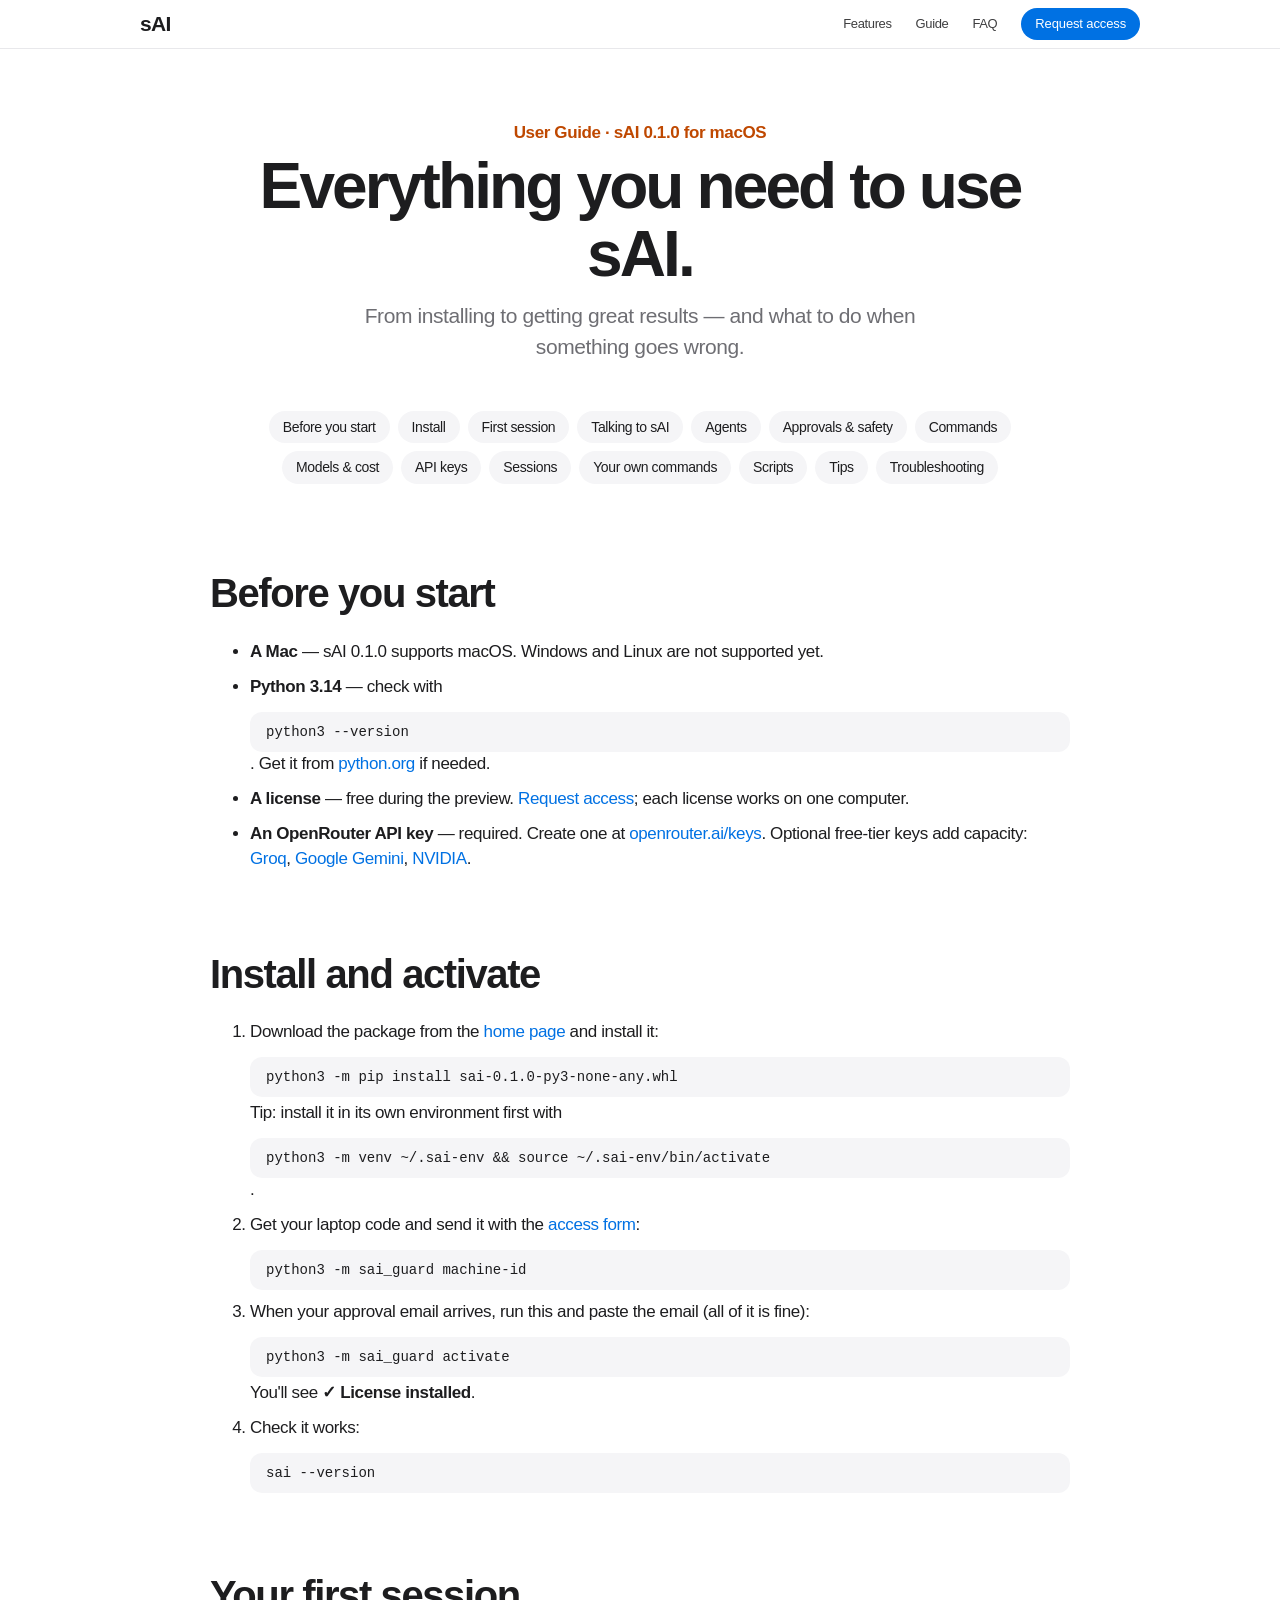
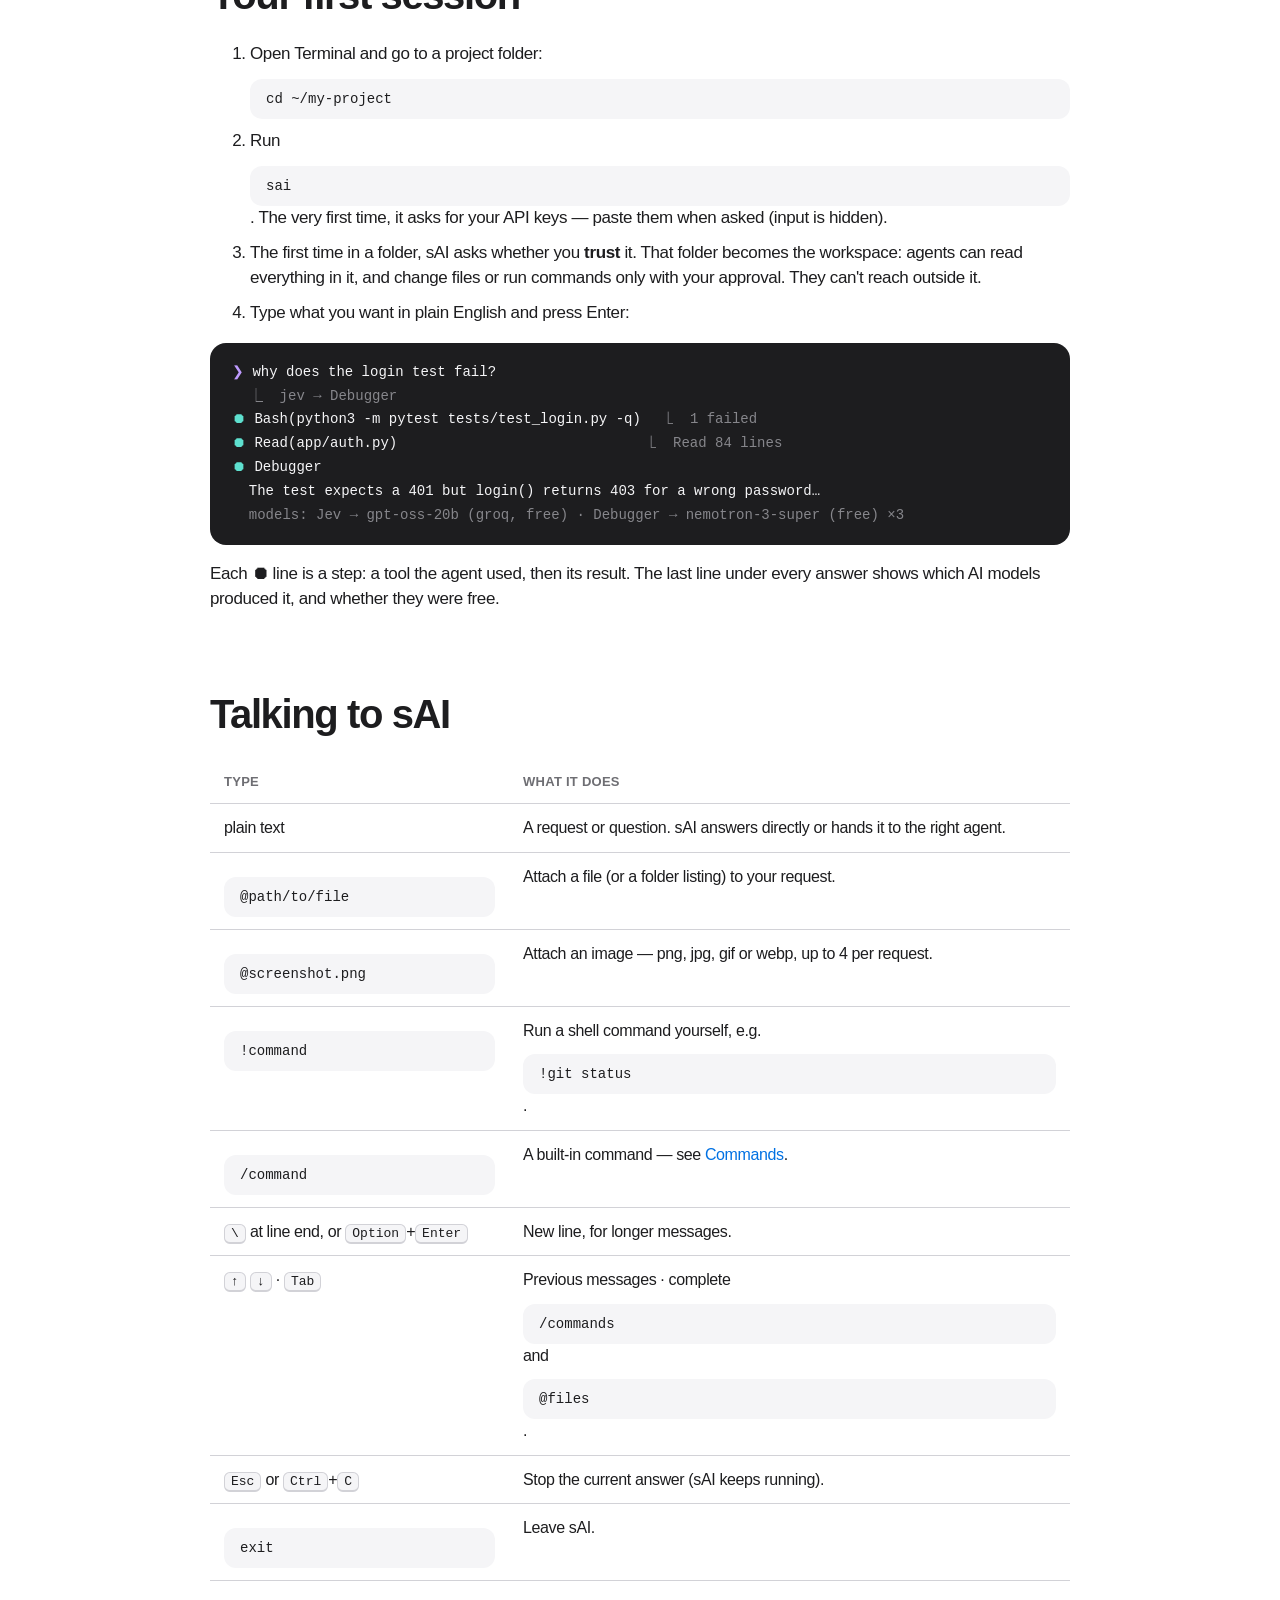
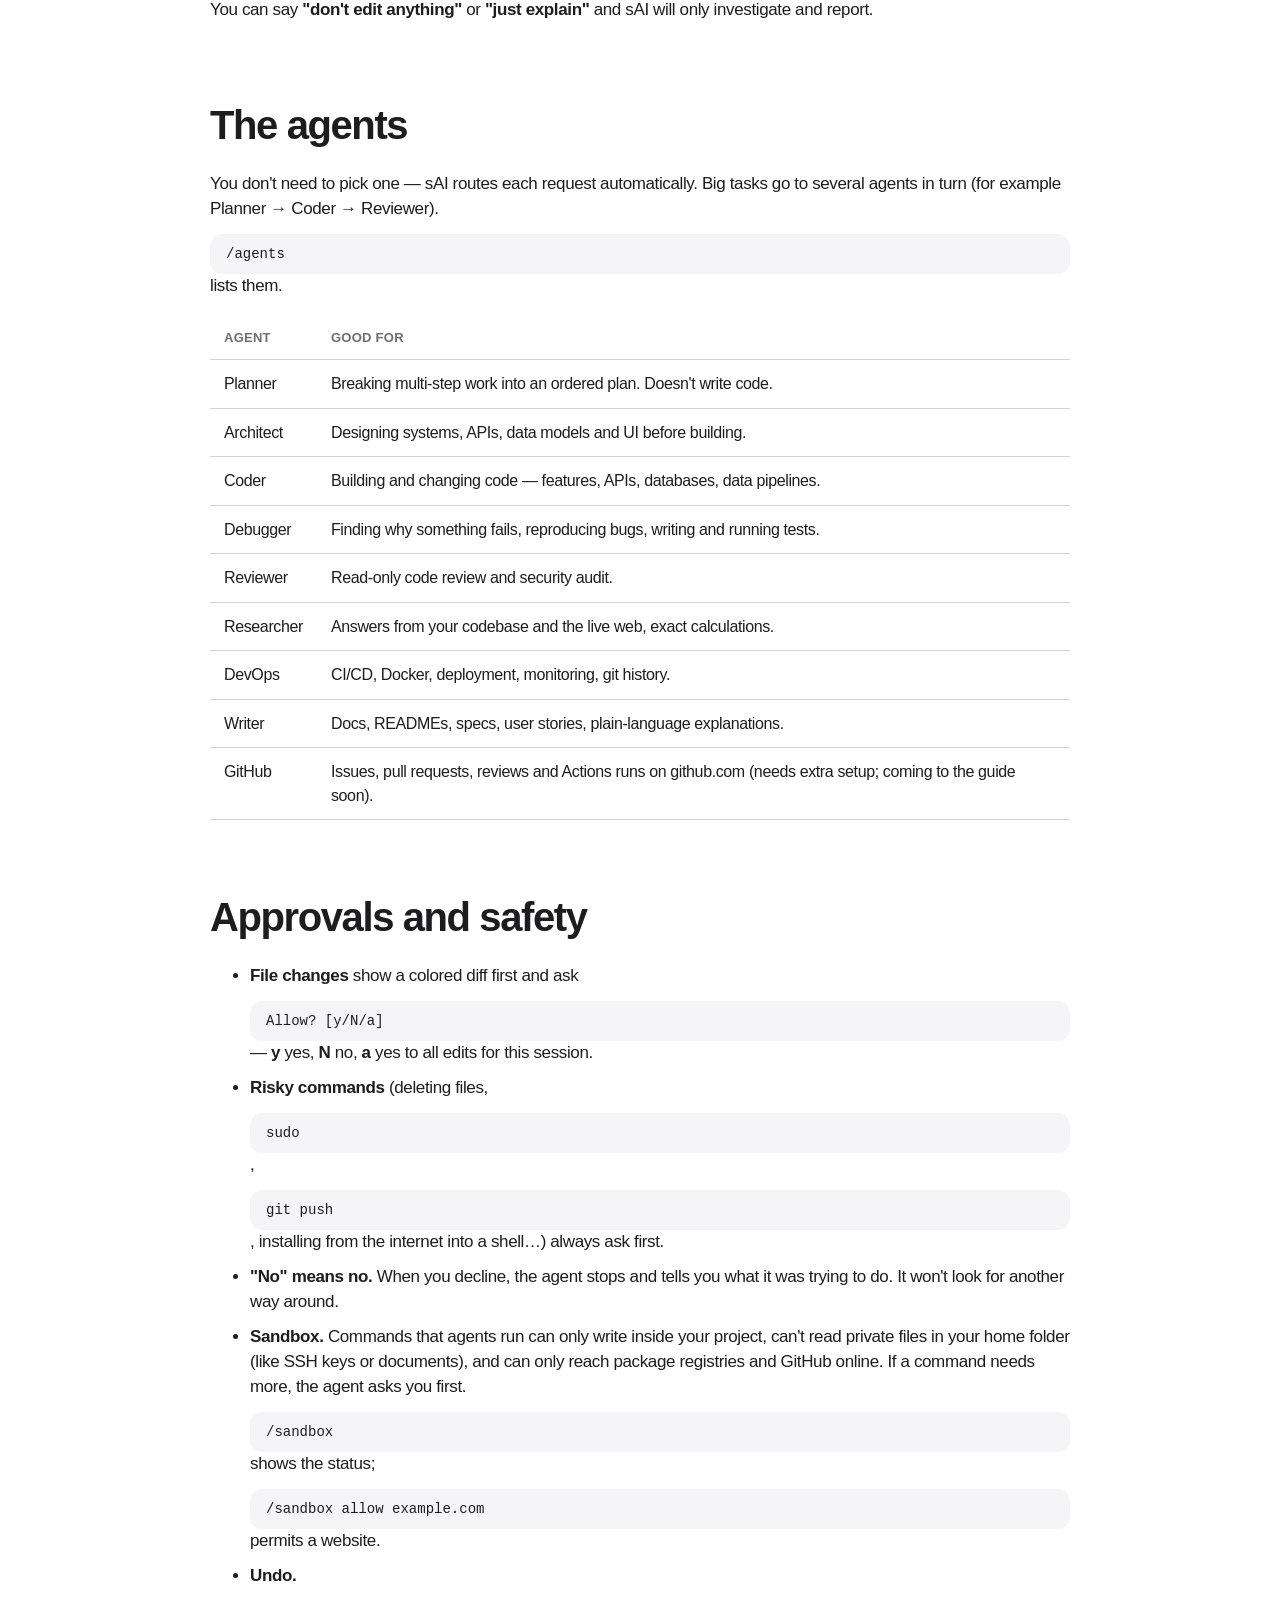
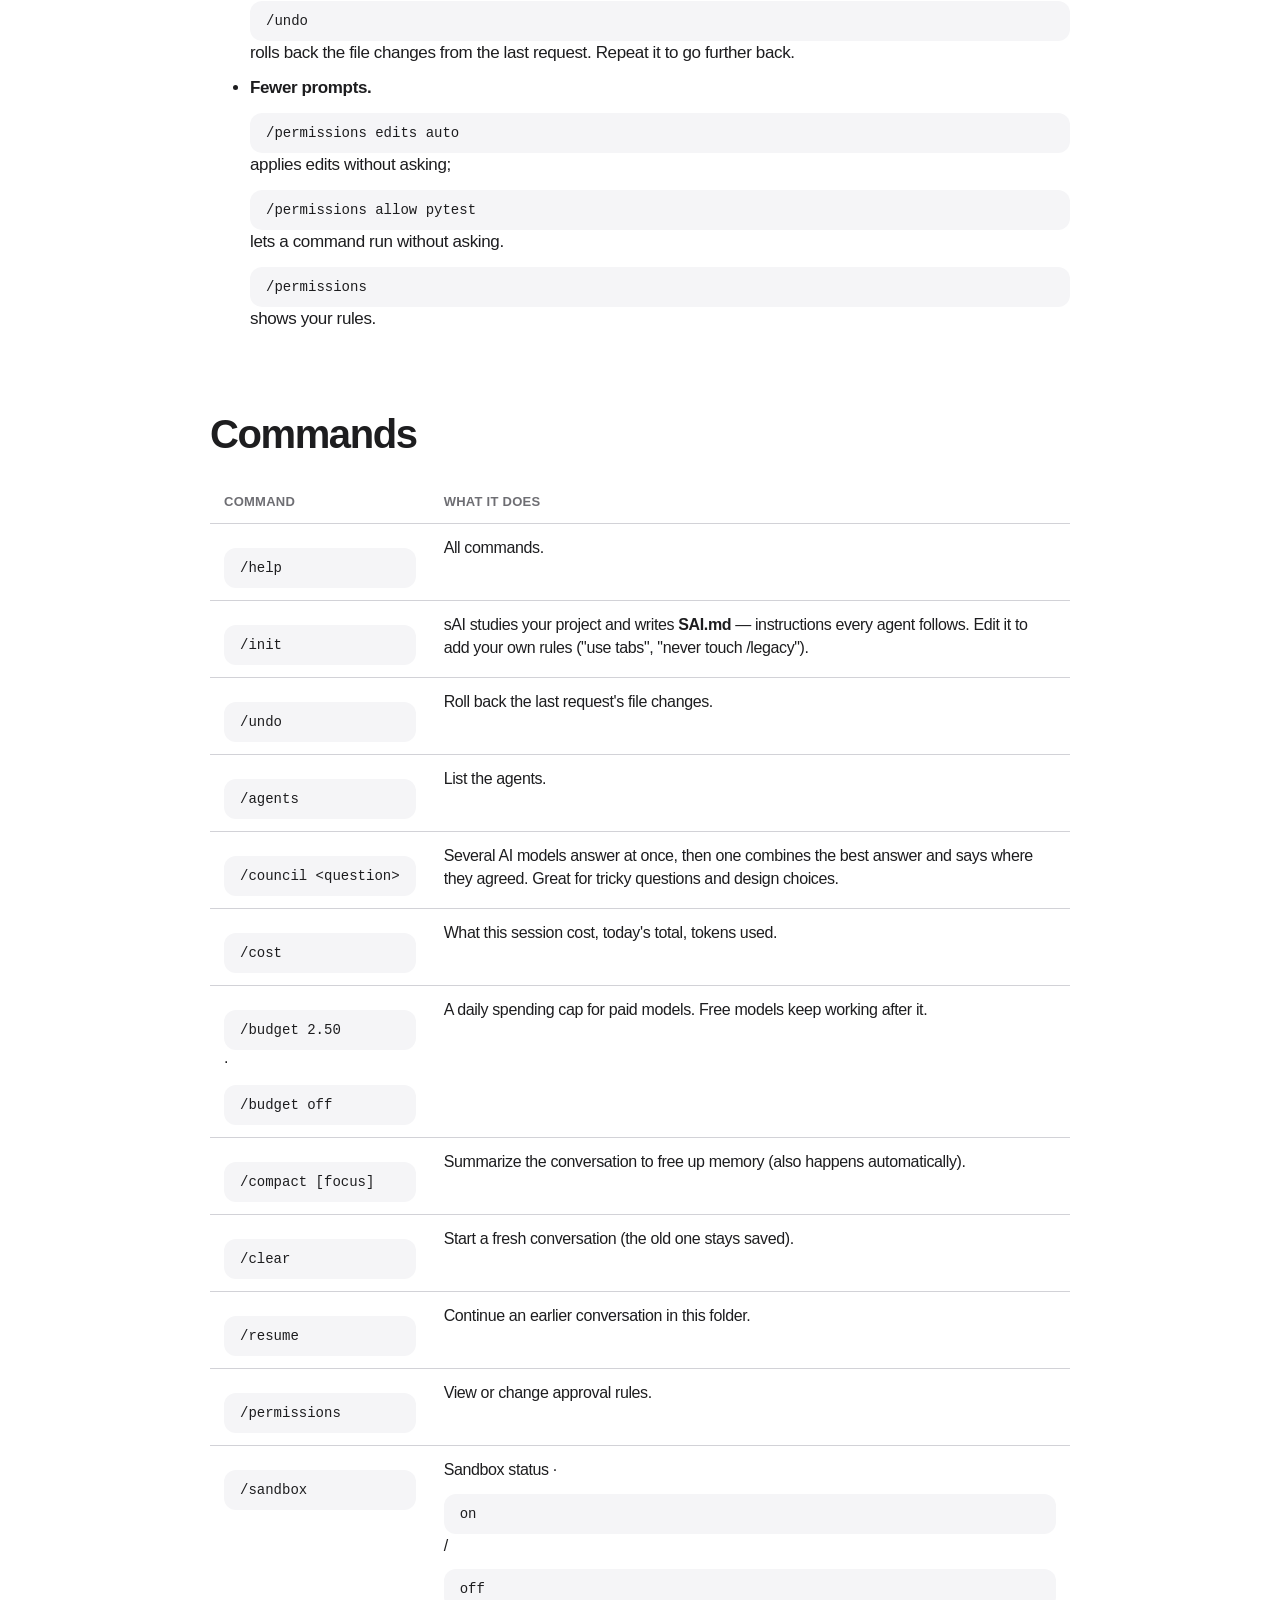
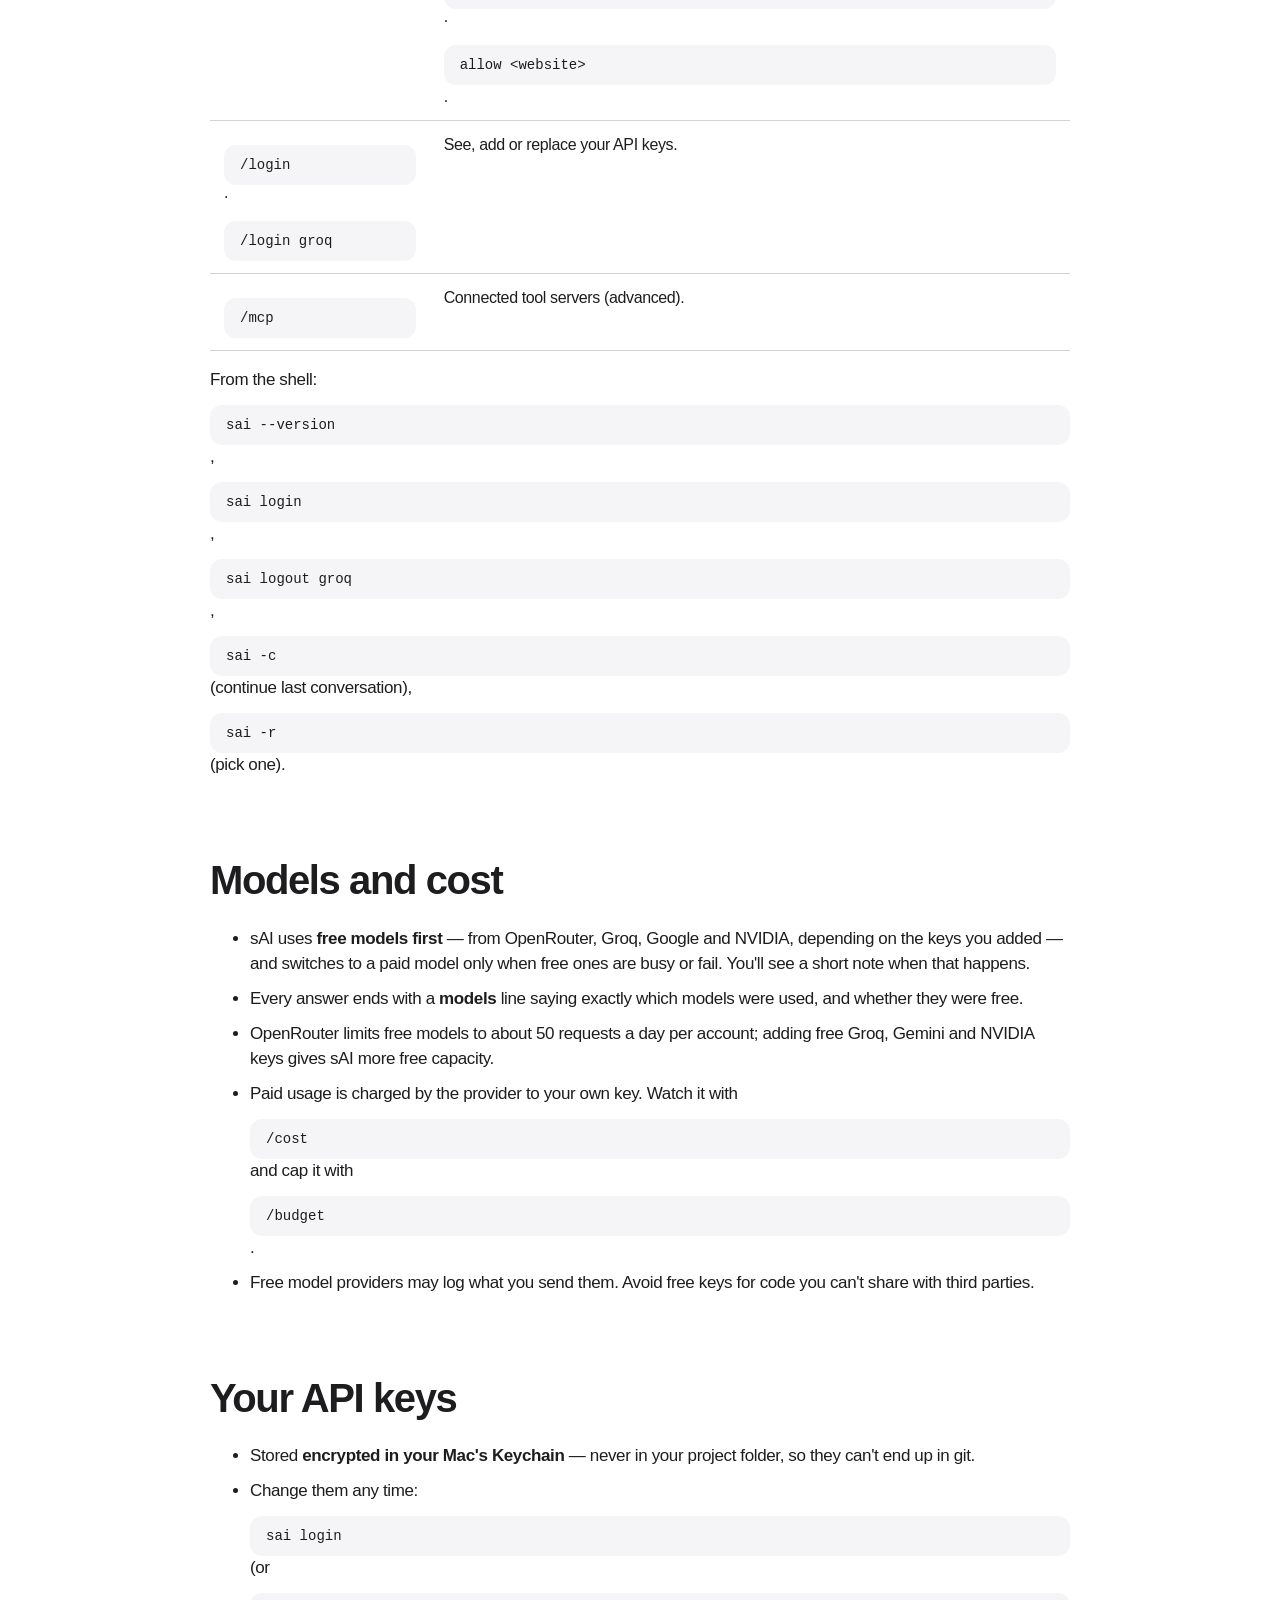
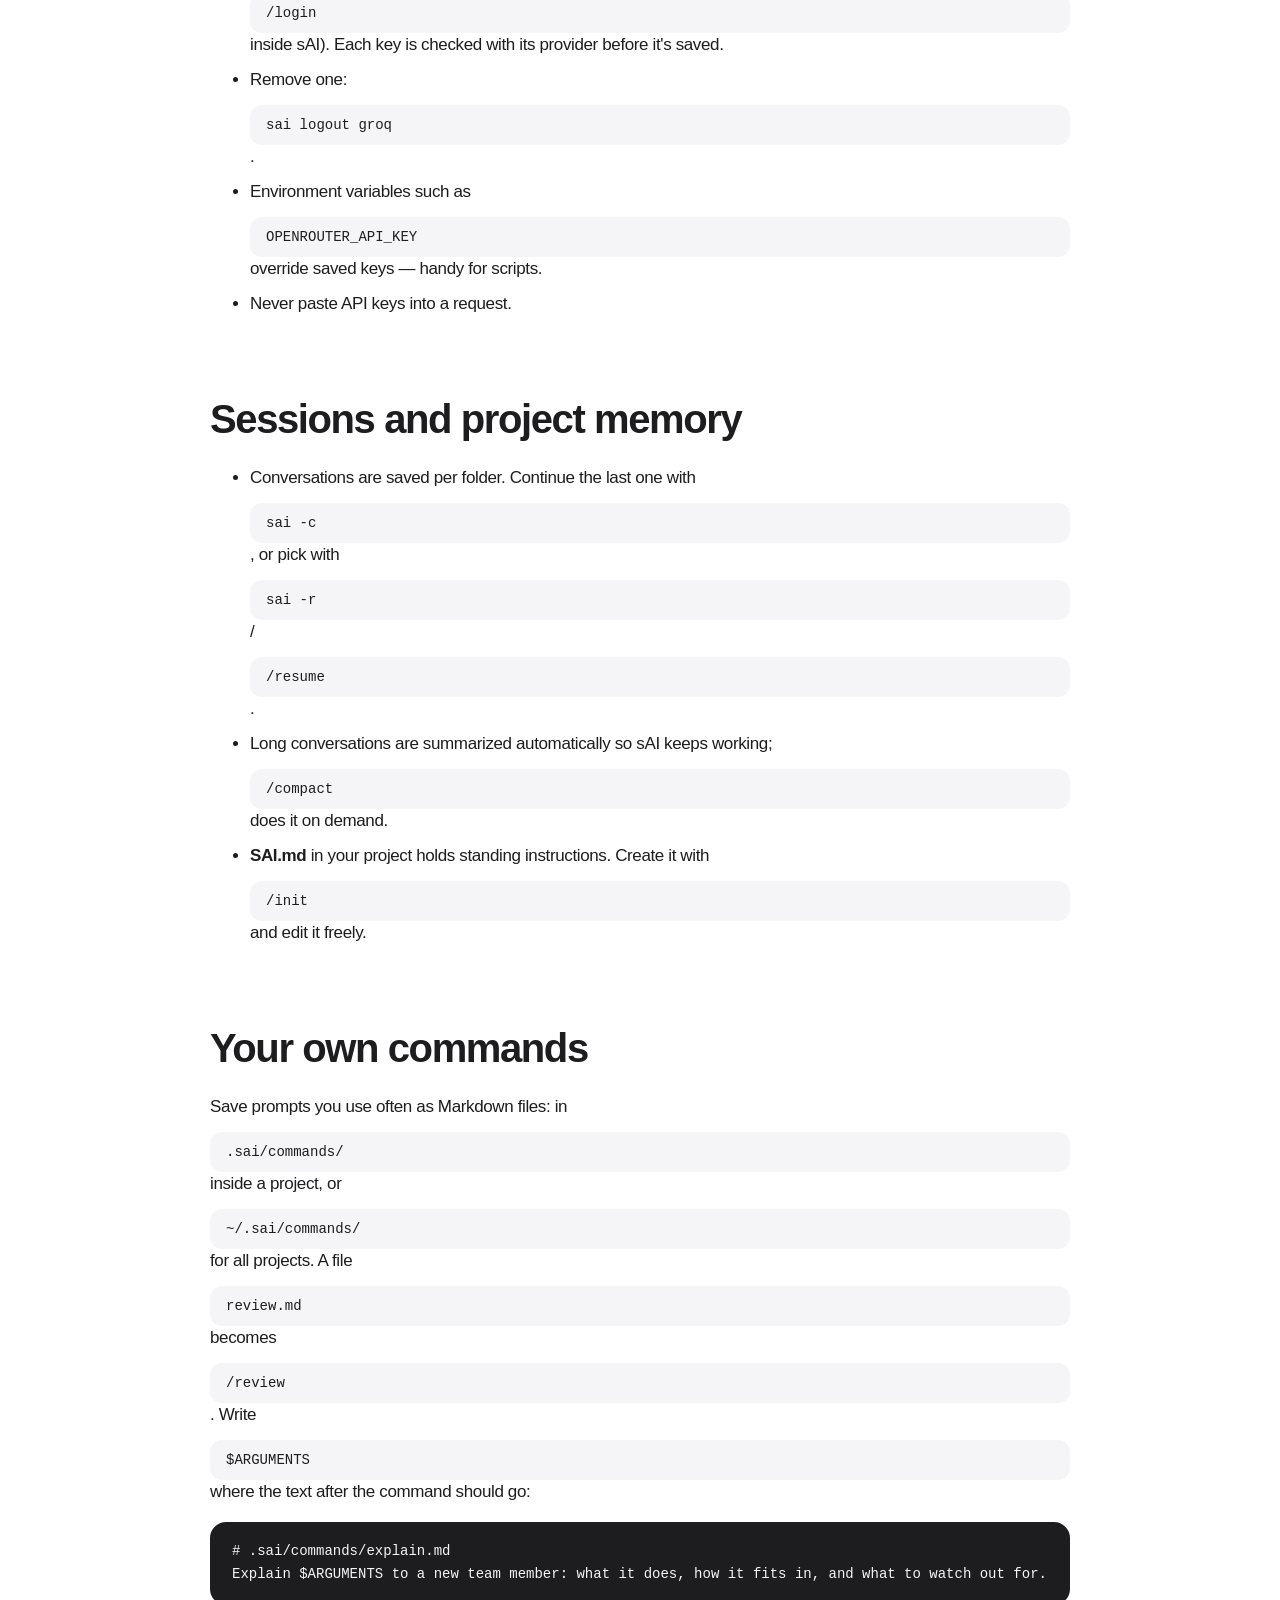
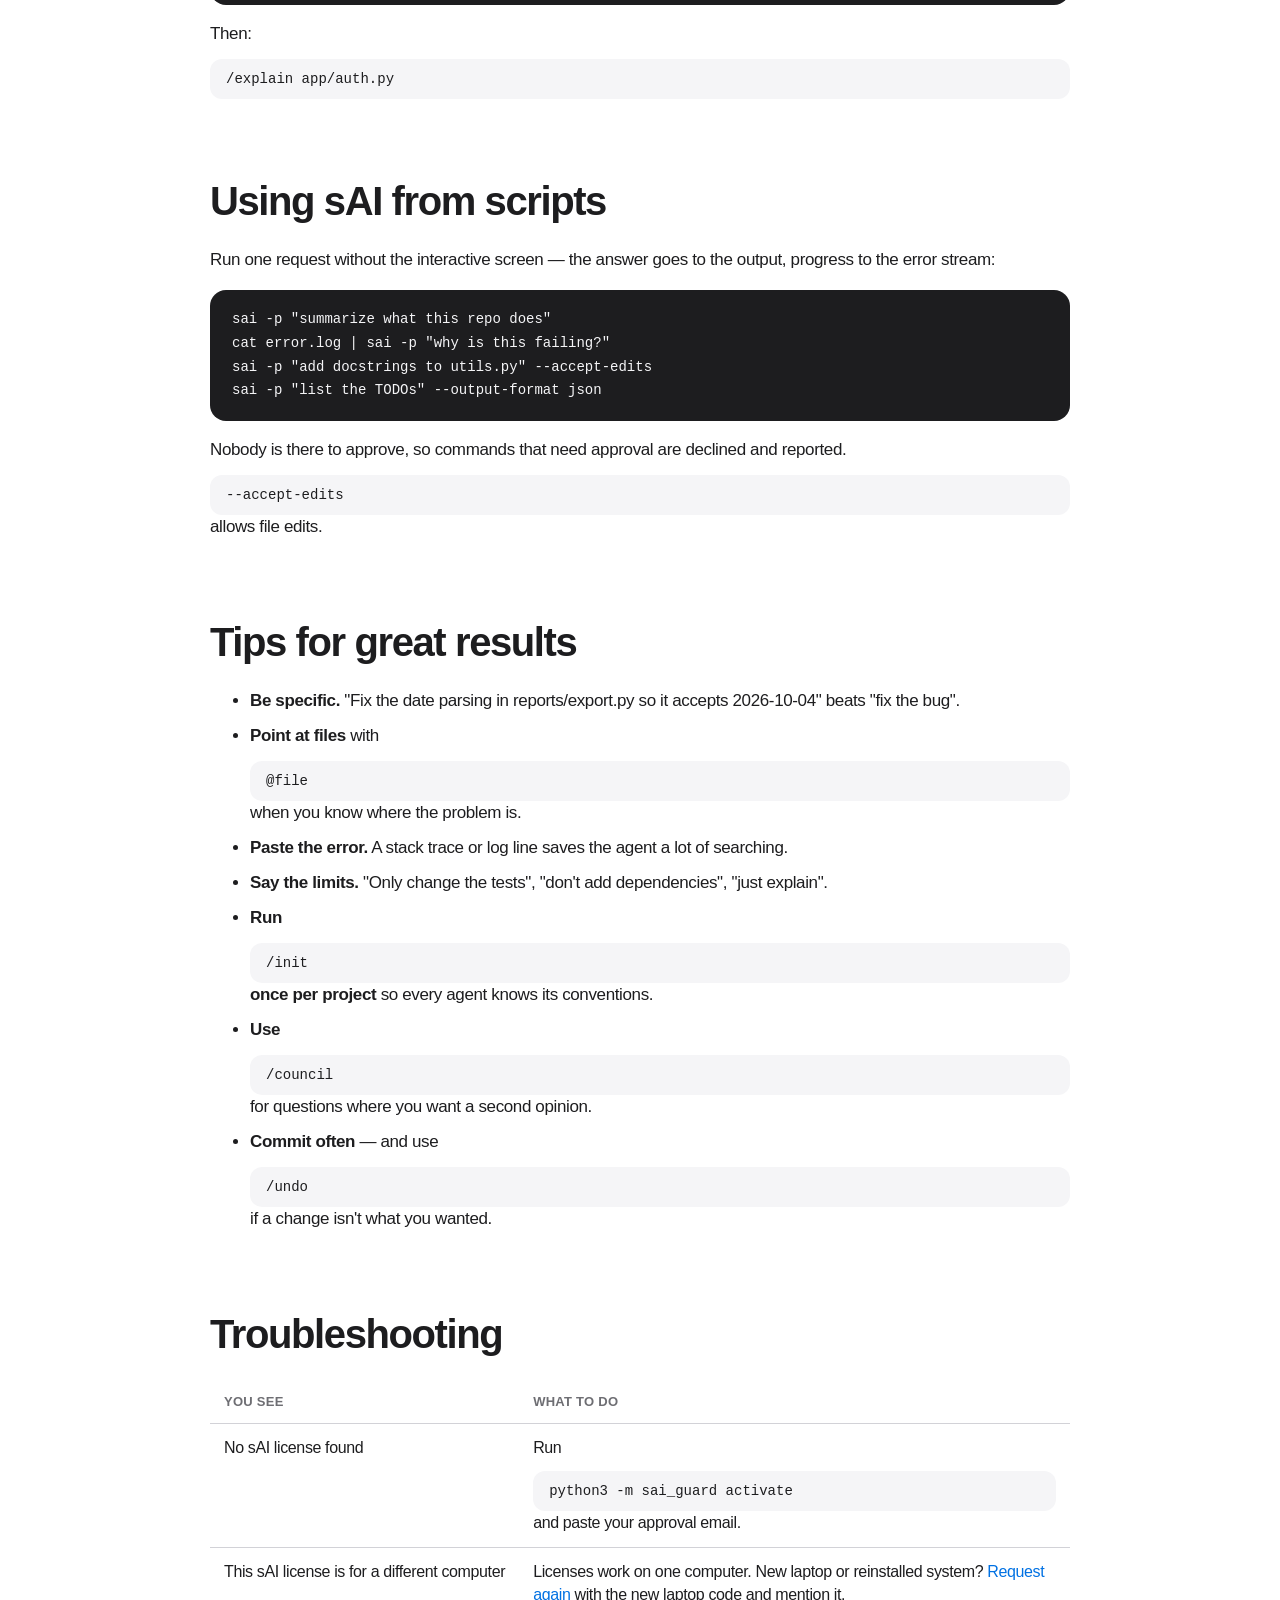
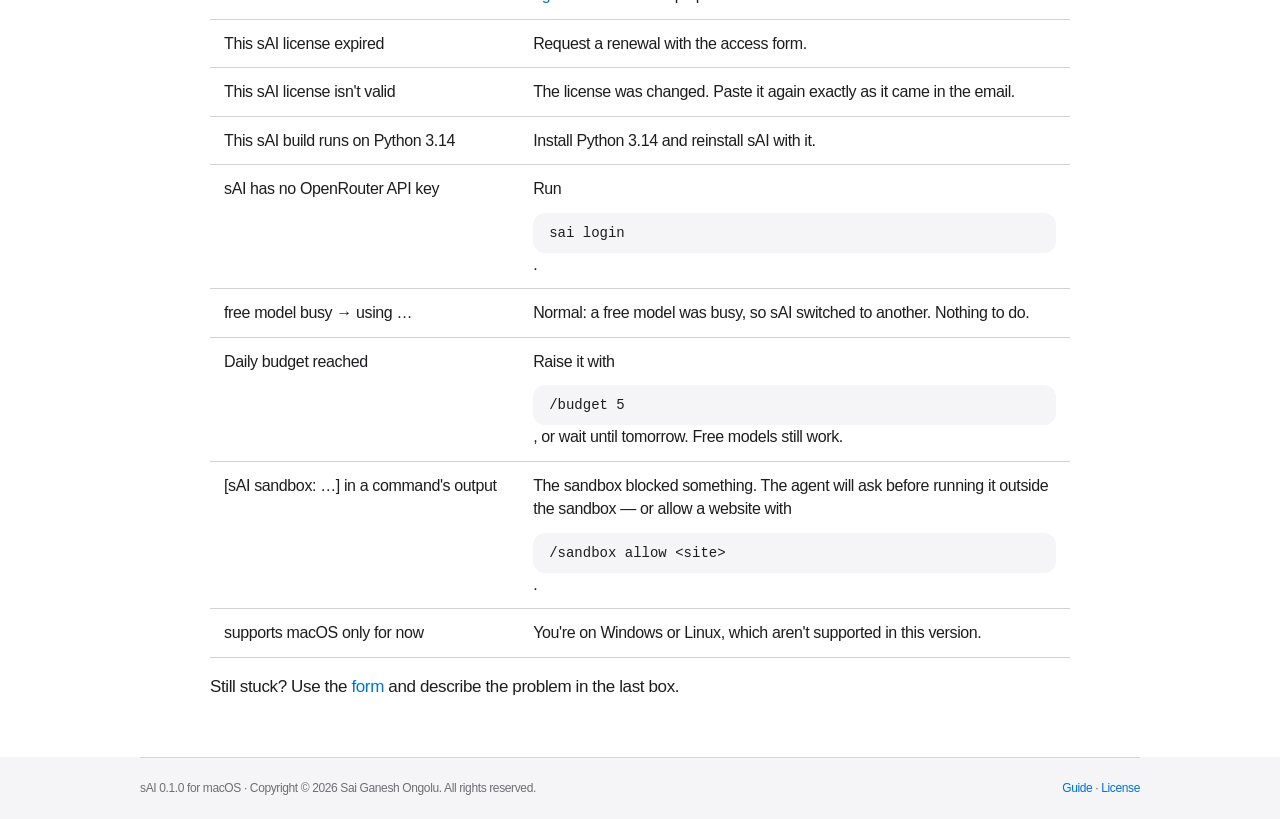
==== guide.html @ 8074ced9 "sAI website: home, guide, license, access form, sAI 0.1.0 package for macOS Co-Authored-By: Claude O" ====
<!doctype html>
<html lang="en">
<head>
<meta charset="utf-8">
<meta name="viewport" content="width=device-width, initial-scale=1">
<title>User Guide — sAI</title>
<meta name="description" content="How to install, activate and use sAI, the multi-agent AI coding assistant for your terminal.">
<link rel="stylesheet" href="style.css">
</head>
<body>
<header class="bar">
  <div class="bar-in">
    <a class="brand" href="index.html">sAI</a>
    <nav><a href="index.html#features">Features</a><a href="guide.html">Guide</a><a href="index.html#faq">FAQ</a>
      <a class="pill" href="index.html#access">Request access</a></nav>
  </div>
</header>

<main class="doc">
  <header class="doc-head">
    <p class="kicker">User Guide · sAI <span class="ver">0.1.0</span> for macOS</p>
    <h1>Everything you need to use sAI.</h1>
    <p class="sub">From installing to getting great results — and what to do when something goes wrong.</p>
    <nav class="toc">
      <a href="#start">Before you start</a><a href="#install">Install</a><a href="#first">First session</a>
      <a href="#talk">Talking to sAI</a><a href="#agents">Agents</a><a href="#safety">Approvals &amp; safety</a>
      <a href="#commands">Commands</a><a href="#models">Models &amp; cost</a><a href="#keys">API keys</a>
      <a href="#sessions">Sessions</a><a href="#custom">Your own commands</a><a href="#scripts">Scripts</a>
      <a href="#tips">Tips</a><a href="#trouble">Troubleshooting</a>
    </nav>
  </header>

  <section id="start">
    <h2>Before you start</h2>
    <ul>
      <li><b>A Mac</b> — sAI <span class="ver">0.1.0</span> supports macOS. Windows and Linux are not supported yet.</li>
      <li><b>Python 3.14</b> — check with <code class="inline">python3 --version</code>. Get it from <a href="https://www.python.org/downloads/">python.org</a> if needed.</li>
      <li><b>A license</b> — free during the preview. <a href="index.html#access">Request access</a>; each license works on one computer.</li>
      <li><b>An OpenRouter API key</b> — required. Create one at <a href="https://openrouter.ai/keys">openrouter.ai/keys</a>.
        Optional free-tier keys add capacity: <a href="https://console.groq.com/keys">Groq</a>,
        <a href="https://aistudio.google.com/apikey">Google Gemini</a>, <a href="https://build.nvidia.com">NVIDIA</a>.</li>
    </ul>
  </section>

  <section id="install">
    <h2>Install and activate</h2>
    <ol>
      <li>Download the package from the <a href="index.html#how">home page</a> and install it:
        <code>python3 -m pip install sai-0.1.0-py3-none-any.whl</code>
        Tip: install it in its own environment first with <code class="inline">python3 -m venv ~/.sai-env &amp;&amp; source ~/.sai-env/bin/activate</code>.</li>
      <li>Get your laptop code and send it with the <a href="index.html#access">access form</a>:
        <code>python3 -m sai_guard machine-id</code></li>
      <li>When your approval email arrives, run this and paste the email (all of it is fine):
        <code>python3 -m sai_guard activate</code>
        You'll see <b>✓ License installed</b>.</li>
      <li>Check it works: <code class="inline">sai --version</code></li>
    </ol>
  </section>

  <section id="first">
    <h2>Your first session</h2>
    <ol>
      <li>Open Terminal and go to a project folder: <code class="inline">cd ~/my-project</code></li>
      <li>Run <code class="inline">sai</code>. The very first time, it asks for your API keys — paste them when asked (input is hidden).</li>
      <li>The first time in a folder, sAI asks whether you <b>trust</b> it. That folder becomes the workspace: agents can read
        everything in it, and change files or run commands only with your approval. They can't reach outside it.</li>
      <li>Type what you want in plain English and press Enter:</li>
    </ol>
<pre class="sample"><span class="p">❯</span> why does the login test fail?
  <span class="d">⎿  jev → Debugger</span>
<span class="t">⏺</span> Bash(python3 -m pytest tests/test_login.py -q)   <span class="d">⎿  1 failed</span>
<span class="t">⏺</span> Read(app/auth.py)                              <span class="d">⎿  Read 84 lines</span>
<span class="t">⏺</span> Debugger
  The test expects a 401 but login() returns 403 for a wrong password…
  <span class="d">models: Jev → gpt-oss-20b (groq, free) · Debugger → nemotron-3-super (free) ×3</span></pre>
    <p>Each <b>⏺</b> line is a step: a tool the agent used, then its result. The last line under every answer shows which
      AI models produced it, and whether they were free.</p>
  </section>

  <section id="talk">
    <h2>Talking to sAI</h2>
    <table>
      <tr><th>Type</th><th>What it does</th></tr>
      <tr><td>plain text</td><td>A request or question. sAI answers directly or hands it to the right agent.</td></tr>
      <tr><td><code class="inline">@path/to/file</code></td><td>Attach a file (or a folder listing) to your request.</td></tr>
      <tr><td><code class="inline">@screenshot.png</code></td><td>Attach an image — png, jpg, gif or webp, up to 4 per request.</td></tr>
      <tr><td><code class="inline">!command</code></td><td>Run a shell command yourself, e.g. <code class="inline">!git status</code>.</td></tr>
      <tr><td><code class="inline">/command</code></td><td>A built-in command — see <a href="#commands">Commands</a>.</td></tr>
      <tr><td><kbd>\</kbd> at line end, or <kbd>Option</kbd>+<kbd>Enter</kbd></td><td>New line, for longer messages.</td></tr>
      <tr><td><kbd>↑</kbd> <kbd>↓</kbd> · <kbd>Tab</kbd></td><td>Previous messages · complete <code class="inline">/commands</code> and <code class="inline">@files</code>.</td></tr>
      <tr><td><kbd>Esc</kbd> or <kbd>Ctrl</kbd>+<kbd>C</kbd></td><td>Stop the current answer (sAI keeps running).</td></tr>
      <tr><td><code class="inline">exit</code></td><td>Leave sAI.</td></tr>
    </table>
    <p>You can say <b>"don't edit anything"</b> or <b>"just explain"</b> and sAI will only investigate and report.</p>
  </section>

  <section id="agents">
    <h2>The agents</h2>
    <p>You don't need to pick one — sAI routes each request automatically. Big tasks go to several agents in turn
      (for example Planner → Coder → Reviewer). <code class="inline">/agents</code> lists them.</p>
    <table>
      <tr><th>Agent</th><th>Good for</th></tr>
      <tr><td>Planner</td><td>Breaking multi-step work into an ordered plan. Doesn't write code.</td></tr>
      <tr><td>Architect</td><td>Designing systems, APIs, data models and UI before building.</td></tr>
      <tr><td>Coder</td><td>Building and changing code — features, APIs, databases, data pipelines.</td></tr>
      <tr><td>Debugger</td><td>Finding why something fails, reproducing bugs, writing and running tests.</td></tr>
      <tr><td>Reviewer</td><td>Read-only code review and security audit.</td></tr>
      <tr><td>Researcher</td><td>Answers from your codebase and the live web, exact calculations.</td></tr>
      <tr><td>DevOps</td><td>CI/CD, Docker, deployment, monitoring, git history.</td></tr>
      <tr><td>Writer</td><td>Docs, READMEs, specs, user stories, plain-language explanations.</td></tr>
      <tr><td>GitHub</td><td>Issues, pull requests, reviews and Actions runs on github.com (needs extra setup; coming to the guide soon).</td></tr>
    </table>
  </section>

  <section id="safety">
    <h2>Approvals and safety</h2>
    <ul>
      <li><b>File changes</b> show a colored diff first and ask <code class="inline">Allow? [y/N/a]</code> — <b>y</b> yes,
        <b>N</b> no, <b>a</b> yes to all edits for this session.</li>
      <li><b>Risky commands</b> (deleting files, <code class="inline">sudo</code>, <code class="inline">git push</code>, installing
        from the internet into a shell…) always ask first.</li>
      <li><b>"No" means no.</b> When you decline, the agent stops and tells you what it was trying to do. It won't look for another way around.</li>
      <li><b>Sandbox.</b> Commands that agents run can only write inside your project, can't read private files in your home folder
        (like SSH keys or documents), and can only reach package registries and GitHub online. If a command needs more,
        the agent asks you first. <code class="inline">/sandbox</code> shows the status; <code class="inline">/sandbox allow example.com</code> permits a website.</li>
      <li><b>Undo.</b> <code class="inline">/undo</code> rolls back the file changes from the last request. Repeat it to go further back.</li>
      <li><b>Fewer prompts.</b> <code class="inline">/permissions edits auto</code> applies edits without asking;
        <code class="inline">/permissions allow pytest</code> lets a command run without asking. <code class="inline">/permissions</code> shows your rules.</li>
    </ul>
  </section>

  <section id="commands">
    <h2>Commands</h2>
    <table>
      <tr><th>Command</th><th>What it does</th></tr>
      <tr><td><code class="inline">/help</code></td><td>All commands.</td></tr>
      <tr><td><code class="inline">/init</code></td><td>sAI studies your project and writes <b>SAI.md</b> — instructions every agent follows. Edit it to add your own rules ("use tabs", "never touch /legacy").</td></tr>
      <tr><td><code class="inline">/undo</code></td><td>Roll back the last request's file changes.</td></tr>
      <tr><td><code class="inline">/agents</code></td><td>List the agents.</td></tr>
      <tr><td><code class="inline">/council &lt;question&gt;</code></td><td>Several AI models answer at once, then one combines the best answer and says where they agreed. Great for tricky questions and design choices.</td></tr>
      <tr><td><code class="inline">/cost</code></td><td>What this session cost, today's total, tokens used.</td></tr>
      <tr><td><code class="inline">/budget 2.50</code> · <code class="inline">/budget off</code></td><td>A daily spending cap for paid models. Free models keep working after it.</td></tr>
      <tr><td><code class="inline">/compact [focus]</code></td><td>Summarize the conversation to free up memory (also happens automatically).</td></tr>
      <tr><td><code class="inline">/clear</code></td><td>Start a fresh conversation (the old one stays saved).</td></tr>
      <tr><td><code class="inline">/resume</code></td><td>Continue an earlier conversation in this folder.</td></tr>
      <tr><td><code class="inline">/permissions</code></td><td>View or change approval rules.</td></tr>
      <tr><td><code class="inline">/sandbox</code></td><td>Sandbox status · <code class="inline">on</code>/<code class="inline">off</code> · <code class="inline">allow &lt;website&gt;</code>.</td></tr>
      <tr><td><code class="inline">/login</code> · <code class="inline">/login groq</code></td><td>See, add or replace your API keys.</td></tr>
      <tr><td><code class="inline">/mcp</code></td><td>Connected tool servers (advanced).</td></tr>
    </table>
    <p>From the shell: <code class="inline">sai --version</code>, <code class="inline">sai login</code>, <code class="inline">sai logout groq</code>,
      <code class="inline">sai -c</code> (continue last conversation), <code class="inline">sai -r</code> (pick one).</p>
  </section>

  <section id="models">
    <h2>Models and cost</h2>
    <ul>
      <li>sAI uses <b>free models first</b> — from OpenRouter, Groq, Google and NVIDIA, depending on the keys you added —
        and switches to a paid model only when free ones are busy or fail. You'll see a short note when that happens.</li>
      <li>Every answer ends with a <b>models</b> line saying exactly which models were used, and whether they were free.</li>
      <li>OpenRouter limits free models to about 50 requests a day per account; adding free Groq, Gemini and NVIDIA keys
        gives sAI more free capacity.</li>
      <li>Paid usage is charged by the provider to your own key. Watch it with <code class="inline">/cost</code> and cap it with <code class="inline">/budget</code>.</li>
      <li>Free model providers may log what you send them. Avoid free keys for code you can't share with third parties.</li>
    </ul>
  </section>

  <section id="keys">
    <h2>Your API keys</h2>
    <ul>
      <li>Stored <b>encrypted in your Mac's Keychain</b> — never in your project folder, so they can't end up in git.</li>
      <li>Change them any time: <code class="inline">sai login</code> (or <code class="inline">/login</code> inside sAI). Each key is checked with its provider before it's saved.</li>
      <li>Remove one: <code class="inline">sai logout groq</code>.</li>
      <li>Environment variables such as <code class="inline">OPENROUTER_API_KEY</code> override saved keys — handy for scripts.</li>
      <li>Never paste API keys into a request.</li>
    </ul>
  </section>

  <section id="sessions">
    <h2>Sessions and project memory</h2>
    <ul>
      <li>Conversations are saved per folder. Continue the last one with <code class="inline">sai -c</code>, or pick with <code class="inline">sai -r</code> / <code class="inline">/resume</code>.</li>
      <li>Long conversations are summarized automatically so sAI keeps working; <code class="inline">/compact</code> does it on demand.</li>
      <li><b>SAI.md</b> in your project holds standing instructions. Create it with <code class="inline">/init</code> and edit it freely.</li>
    </ul>
  </section>

  <section id="custom">
    <h2>Your own commands</h2>
    <p>Save prompts you use often as Markdown files: in <code class="inline">.sai/commands/</code> inside a project, or
      <code class="inline">~/.sai/commands/</code> for all projects. A file <code class="inline">review.md</code> becomes
      <code class="inline">/review</code>. Write <code class="inline">$ARGUMENTS</code> where the text after the command should go:</p>
<pre class="sample"># .sai/commands/explain.md
Explain $ARGUMENTS to a new team member: what it does, how it fits in, and what to watch out for.</pre>
    <p>Then: <code class="inline">/explain app/auth.py</code></p>
  </section>

  <section id="scripts">
    <h2>Using sAI from scripts</h2>
    <p>Run one request without the interactive screen — the answer goes to the output, progress to the error stream:</p>
<pre class="sample">sai -p "summarize what this repo does"
cat error.log | sai -p "why is this failing?"
sai -p "add docstrings to utils.py" --accept-edits
sai -p "list the TODOs" --output-format json</pre>
    <p>Nobody is there to approve, so commands that need approval are declined and reported.
      <code class="inline">--accept-edits</code> allows file edits.</p>
  </section>

  <section id="tips">
    <h2>Tips for great results</h2>
    <ul>
      <li><b>Be specific.</b> "Fix the date parsing in reports/export.py so it accepts 2026-10-04" beats "fix the bug".</li>
      <li><b>Point at files</b> with <code class="inline">@file</code> when you know where the problem is.</li>
      <li><b>Paste the error.</b> A stack trace or log line saves the agent a lot of searching.</li>
      <li><b>Say the limits.</b> "Only change the tests", "don't add dependencies", "just explain".</li>
      <li><b>Run <code class="inline">/init</code> once per project</b> so every agent knows its conventions.</li>
      <li><b>Use <code class="inline">/council</code></b> for questions where you want a second opinion.</li>
      <li><b>Commit often</b> — and use <code class="inline">/undo</code> if a change isn't what you wanted.</li>
    </ul>
  </section>

  <section id="trouble">
    <h2>Troubleshooting</h2>
    <table>
      <tr><th>You see</th><th>What to do</th></tr>
      <tr><td>No sAI license found</td><td>Run <code class="inline">python3 -m sai_guard activate</code> and paste your approval email.</td></tr>
      <tr><td>This sAI license is for a different computer</td><td>Licenses work on one computer. New laptop or reinstalled system? <a href="index.html#access">Request again</a> with the new laptop code and mention it.</td></tr>
      <tr><td>This sAI license expired</td><td>Request a renewal with the access form.</td></tr>
      <tr><td>This sAI license isn't valid</td><td>The license was changed. Paste it again exactly as it came in the email.</td></tr>
      <tr><td>This sAI build runs on Python 3.14</td><td>Install Python 3.14 and reinstall sAI with it.</td></tr>
      <tr><td>sAI has no OpenRouter API key</td><td>Run <code class="inline">sai login</code>.</td></tr>
      <tr><td>free model busy → using …</td><td>Normal: a free model was busy, so sAI switched to another. Nothing to do.</td></tr>
      <tr><td>Daily budget reached</td><td>Raise it with <code class="inline">/budget 5</code>, or wait until tomorrow. Free models still work.</td></tr>
      <tr><td>[sAI sandbox: …] in a command's output</td><td>The sandbox blocked something. The agent will ask before running it outside the sandbox — or allow a website with <code class="inline">/sandbox allow &lt;site&gt;</code>.</td></tr>
      <tr><td>supports macOS only for now</td><td>You're on Windows or Linux, which aren't supported in this version.</td></tr>
    </table>
    <p>Still stuck? Use the <a href="index.html#access">form</a> and describe the problem in the last box.</p>
  </section>
</main>

<footer class="foot">
  <div class="foot-in">
    <span>sAI <span class="ver">0.1.0</span> for macOS · Copyright © 2026 Sai Ganesh Ongolu. All rights reserved.</span>
    <span><a href="guide.html">Guide</a> · <a href="license.html">License</a></span>
  </div>
</footer>
</body>
</html>
---- style.css ----
/* Clean, product-page look: big type, generous space, alternating bands, soft cards. */
:root {
  --bg: #ffffff; --band: #f5f5f7; --fg: #1d1d1f; --muted: #6e6e73; --line: #d2d2d7;
  --tile: #ffffff; --blue: #0071e3; --blue-hover: #0077ed; --bar: rgba(255, 255, 255, 0.72);
  --term: #1d1d1f; --term-fg: #f5f5f7;
}
@media (prefers-color-scheme: dark) {
  :root { --bg: #000000; --band: #101012; --fg: #f5f5f7; --muted: #a1a1a6; --line: #333336;
          --tile: #1c1c1e; --blue: #2997ff; --blue-hover: #47a5ff; --bar: rgba(22, 22, 23, 0.72); --term: #1c1c1e; }
}
* { box-sizing: border-box; }
html { scroll-behavior: smooth; scroll-padding-top: 56px; }
body { margin: 0; background: var(--bg); color: var(--fg); -webkit-font-smoothing: antialiased;
       font: 17px/1.47 -apple-system, BlinkMacSystemFont, "SF Pro Text", "Helvetica Neue", Helvetica, Arial, sans-serif;
       letter-spacing: -0.022em; }
a { color: var(--blue); text-decoration: none; }
a:hover { text-decoration: underline; }

/* Translucent top bar */
.bar { position: sticky; top: 0; z-index: 10; background: var(--bar);
       backdrop-filter: saturate(180%) blur(20px); -webkit-backdrop-filter: saturate(180%) blur(20px);
       border-bottom: 1px solid color-mix(in srgb, var(--line) 50%, transparent); }
.bar-in { width: min(1000px, 100% - 32px); margin: 0 auto; height: 48px; display: flex; align-items: center; justify-content: space-between; }
.brand { color: var(--fg); font-weight: 600; font-size: 21px; letter-spacing: -0.03em; }
.bar nav { display: flex; align-items: center; gap: 24px; font-size: 13px; }
.bar nav a:not(.pill) { color: var(--fg); opacity: .85; }
.bar nav a:not(.pill):hover { opacity: 1; text-decoration: none; }
@media (max-width: 640px) { .bar nav a:not(.pill) { display: none; } }

/* Buttons */
.pill { display: inline-block; background: var(--blue); color: #fff; border: 0; border-radius: 980px;
        padding: 6px 14px; font-size: 13px; font-weight: 500; cursor: pointer; letter-spacing: -0.01em; }
.pill:hover { background: var(--blue-hover); text-decoration: none; }
.pill.big { padding: 12px 24px; font-size: 17px; }
.more { font-size: 17px; }

/* Hero */
.hero { text-align: center; padding: 72px 16px 0; overflow: hidden; }
.kicker { color: #bf4800; font-size: 17px; font-weight: 600; margin: 0 0 6px; }
@media (prefers-color-scheme: dark) { .kicker { color: #ff9f0a; } }
.hero h1 { font-size: clamp(56px, 11vw, 96px); line-height: 1.05; font-weight: 700; letter-spacing: -0.045em; margin: 0; }
.tagline { font-size: clamp(24px, 4vw, 34px); line-height: 1.18; font-weight: 600; letter-spacing: -0.03em; margin: 10px 0 26px; }
.links { display: flex; gap: 24px; align-items: center; justify-content: center; flex-wrap: wrap; margin-bottom: 56px; }

/* Terminal "device" */
.device { width: min(780px, 100%); margin: 0 auto; text-align: left; background: var(--term); border-radius: 18px 18px 0 0;
          box-shadow: 0 30px 80px rgba(0, 0, 0, 0.18); overflow: hidden; }
.device-bar { display: flex; align-items: center; gap: 8px; padding: 12px 16px; background: rgba(255, 255, 255, 0.06); }
.device-bar i { width: 12px; height: 12px; border-radius: 50%; background: #ff5f57; }
.device-bar i:nth-child(2) { background: #febc2e; } .device-bar i:nth-child(3) { background: #28c840; }
.device-bar span { flex: 1; text-align: center; color: #a1a1a6; font-size: 12px; margin-right: 52px; }
.device pre { margin: 0; padding: 22px 26px 34px; color: var(--term-fg); overflow-x: auto;
              font: 14px/1.75 ui-monospace, "SF Mono", SFMono-Regular, Menlo, monospace; letter-spacing: 0; }
.device .p { color: #bf9bff; } .device .t { color: #5ee0cf; } .device .d { color: #86868b; }

/* Sections */
.band { padding: 96px 16px; text-align: center; }
.band.light { background: var(--band); }
.band h2 { font-size: clamp(36px, 6vw, 56px); line-height: 1.07; font-weight: 700; letter-spacing: -0.035em; margin: 0 0 12px; }
.sub { font-size: 21px; color: var(--muted); margin: 0 auto 48px; max-width: 640px; letter-spacing: -0.02em; }

.tiles { width: min(1000px, 100%); margin: 0 auto; display: grid; grid-template-columns: repeat(auto-fit, minmax(220px, 1fr)); gap: 20px; text-align: left; }
.tile { background: var(--tile); border-radius: 22px; padding: 30px 28px; }
.band:not(.light) .tile { background: var(--band); }
.num { display: block; font-size: 40px; font-weight: 700; letter-spacing: -0.04em; margin-bottom: 14px; color: var(--blue); }
.tile h3 { font-size: 21px; margin: 0 0 8px; letter-spacing: -0.02em; }
.tile p { margin: 0; color: var(--muted); font-size: 17px; }

.steps { list-style: none; padding: 0; margin: 0 auto; width: min(720px, 100%); text-align: left; }
.steps li { display: flex; gap: 22px; padding: 26px 0; border-top: 1px solid var(--line); }
.steps li:last-child { border-bottom: 1px solid var(--line); }
.steps li > span { flex: none; width: 40px; height: 40px; border-radius: 50%; background: var(--fg); color: var(--bg);
                   display: grid; place-items: center; font-weight: 600; }
.steps h3 { margin: 6px 0 4px; font-size: 21px; letter-spacing: -0.02em; }
.steps p { margin: 0; color: var(--muted); }
code { display: block; margin-top: 12px; background: var(--band); border-radius: 12px; padding: 12px 16px; overflow-x: auto;
       font: 14px ui-monospace, "SF Mono", SFMono-Regular, Menlo, monospace; letter-spacing: 0; color: var(--fg); }

/* Form */
.form { width: min(560px, 100%); margin: 0 auto; display: grid; gap: 18px; text-align: left;
        background: var(--tile); border-radius: 22px; padding: 34px; }
.form label { display: grid; gap: 8px; font-size: 15px; font-weight: 600; }
.form em { font-style: normal; font-weight: 400; color: var(--muted); }
.form input, .form textarea { font: inherit; font-size: 17px; font-weight: 400; color: var(--fg); background: var(--bg);
       border: 1px solid var(--line); border-radius: 12px; padding: 13px 15px; width: 100%; letter-spacing: -0.01em; }
.form input:focus, .form textarea:focus { outline: none; border-color: var(--blue); box-shadow: 0 0 0 4px color-mix(in srgb, var(--blue) 22%, transparent); }
.form .check { display: flex; gap: 12px; align-items: flex-start; font-weight: 400; color: var(--muted); }
.form .check input { width: 18px; height: 18px; margin-top: 3px; flex: none; accent-color: var(--blue); }
.form button { justify-self: center; margin-top: 6px; }
.hp { position: absolute; left: -9999px; }

/* FAQ */
.faq { width: min(720px, 100%); margin: 0 auto; text-align: left; }
.faq details { border-top: 1px solid var(--line); padding: 22px 0; }
.faq details:last-child { border-bottom: 1px solid var(--line); }
.faq summary { cursor: pointer; font-size: 21px; font-weight: 600; letter-spacing: -0.02em; list-style: none; display: flex; justify-content: space-between; }
.faq summary::after { content: "+"; color: var(--muted); font-weight: 400; }
.faq details[open] summary::after { content: "−"; }
.faq summary::-webkit-details-marker { display: none; }
.faq p { color: var(--muted); margin: 12px 0 0; }

/* Footer */
.foot { background: var(--band); color: var(--muted); font-size: 12px; }
.foot-in { width: min(1000px, 100% - 32px); margin: 0 auto; padding: 22px 0; display: flex; justify-content: space-between; flex-wrap: wrap; gap: 8px; border-top: 1px solid var(--line); }

/* Simple pages (thanks, license) */
.page { width: min(720px, 100% - 32px); margin: 0 auto; padding: 88px 0; }
.page h1 { font-size: clamp(40px, 7vw, 64px); letter-spacing: -0.04em; line-height: 1.08; margin: 0 0 16px; }
.page p { font-size: 21px; color: var(--muted); }
.page pre { white-space: pre-wrap; background: var(--band); border-radius: 18px; padding: 28px; font: 14px/1.65 ui-monospace, "SF Mono", Menlo, monospace; letter-spacing: 0; }

/* User guide */
.doc { width: min(860px, 100% - 32px); margin: 0 auto; padding: 72px 0 40px; }
.doc-head { text-align: center; margin-bottom: 24px; }
.doc-head h1 { font-size: clamp(38px, 7vw, 64px); line-height: 1.07; letter-spacing: -0.045em; margin: 0 0 12px; }
.toc { display: flex; flex-wrap: wrap; gap: 8px; justify-content: center; margin-top: 8px; }
.toc a { background: var(--band); color: var(--fg); border-radius: 980px; padding: 6px 14px; font-size: 14px; }
.toc a:hover { text-decoration: none; background: var(--line); }
.doc section { padding-top: 56px; }
.doc h2 { font-size: clamp(28px, 4.5vw, 40px); letter-spacing: -0.035em; margin: 0 0 16px; }
.doc li { margin-bottom: 10px; }
.doc li code:not(.inline) { margin-bottom: 4px; }
.doc table { width: 100%; border-collapse: collapse; margin: 8px 0 12px; font-size: 16px; }
.doc th, .doc td { text-align: left; padding: 12px 14px; border-bottom: 1px solid var(--line); vertical-align: top; }
.doc th { font-size: 13px; color: var(--muted); font-weight: 600; text-transform: uppercase; letter-spacing: .02em; }
.doc td:first-child { white-space: nowrap; font-weight: 500; }
@media (max-width: 640px) { .doc td:first-child { white-space: normal; } }
.sample { background: var(--term); color: var(--term-fg); border-radius: 16px; padding: 18px 22px; overflow-x: auto;
          font: 14px/1.7 ui-monospace, "SF Mono", SFMono-Regular, Menlo, monospace; letter-spacing: 0; }
.sample .p { color: #bf9bff; } .sample .t { color: #5ee0cf; } .sample .d { color: #86868b; }
kbd { font: 13px ui-monospace, "SF Mono", Menlo, monospace; background: var(--band); border: 1px solid var(--line);
      border-bottom-width: 2px; border-radius: 6px; padding: 1px 6px; letter-spacing: 0; }
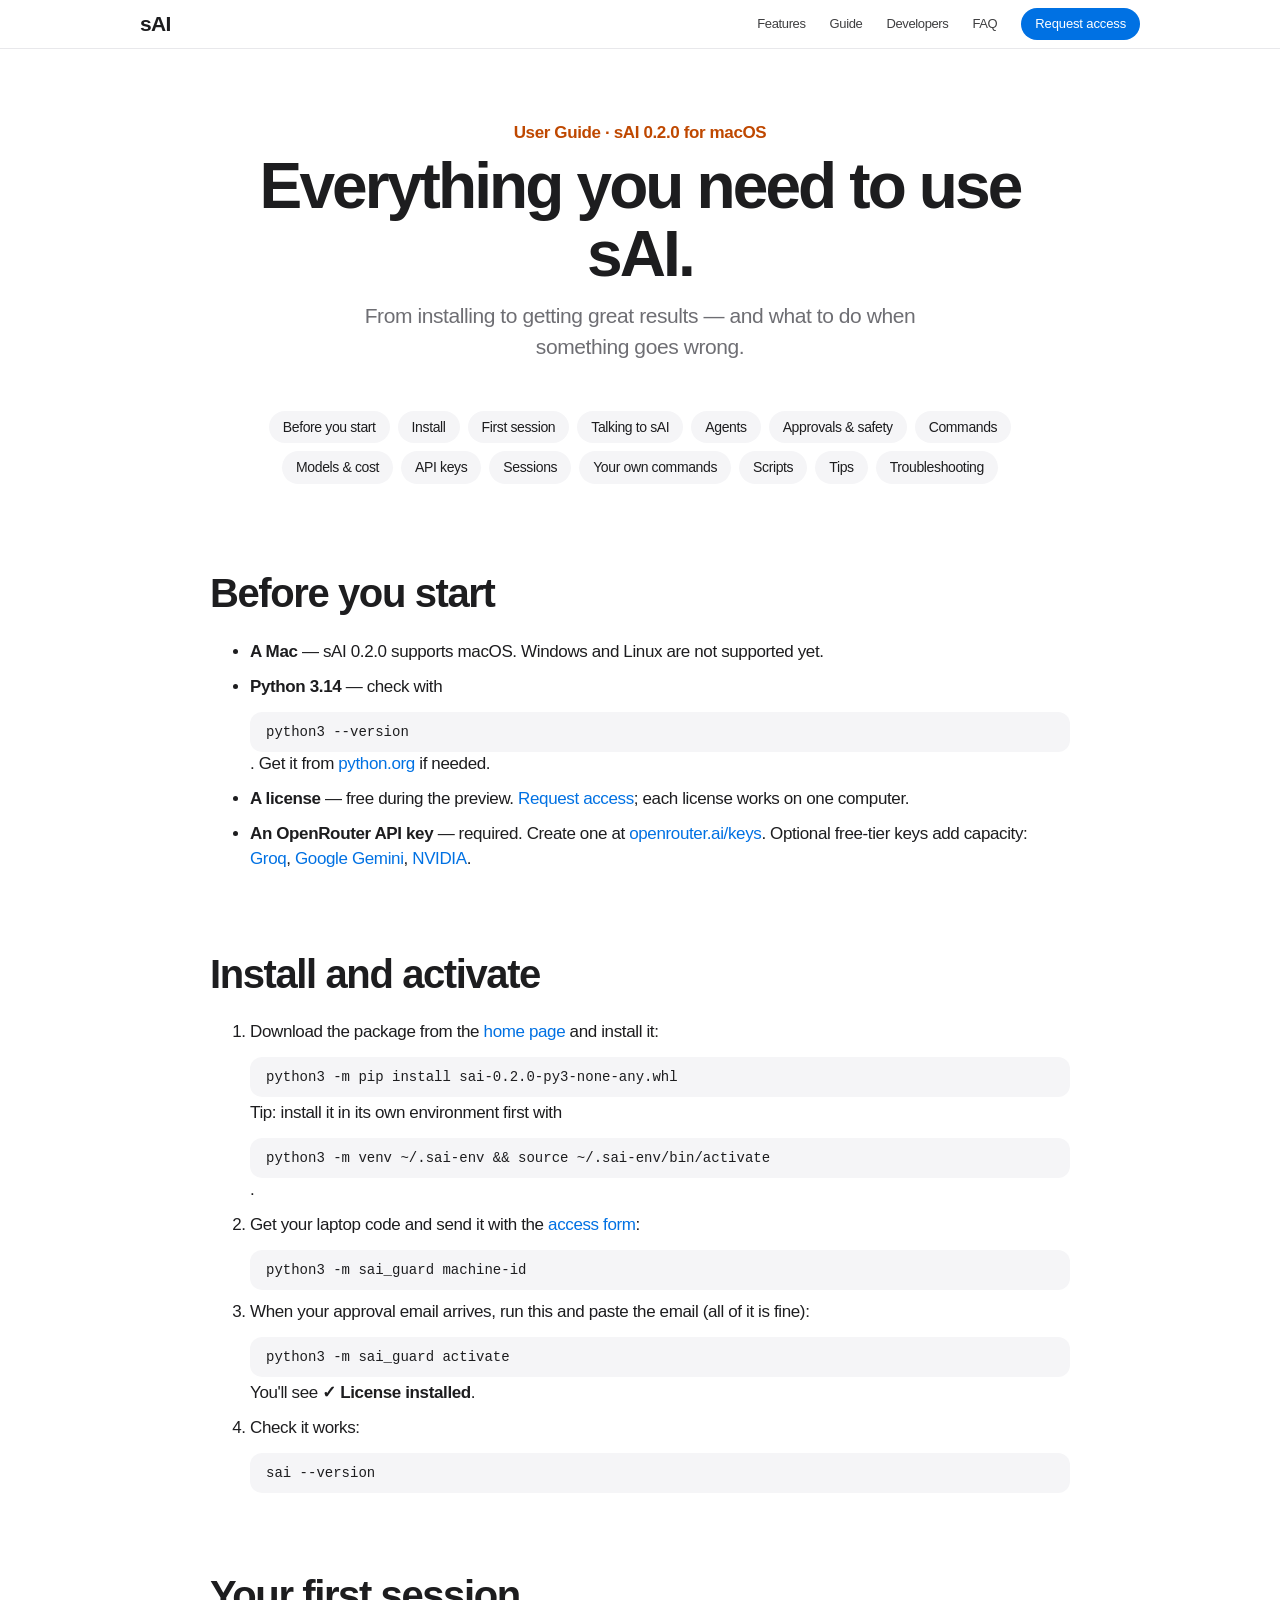
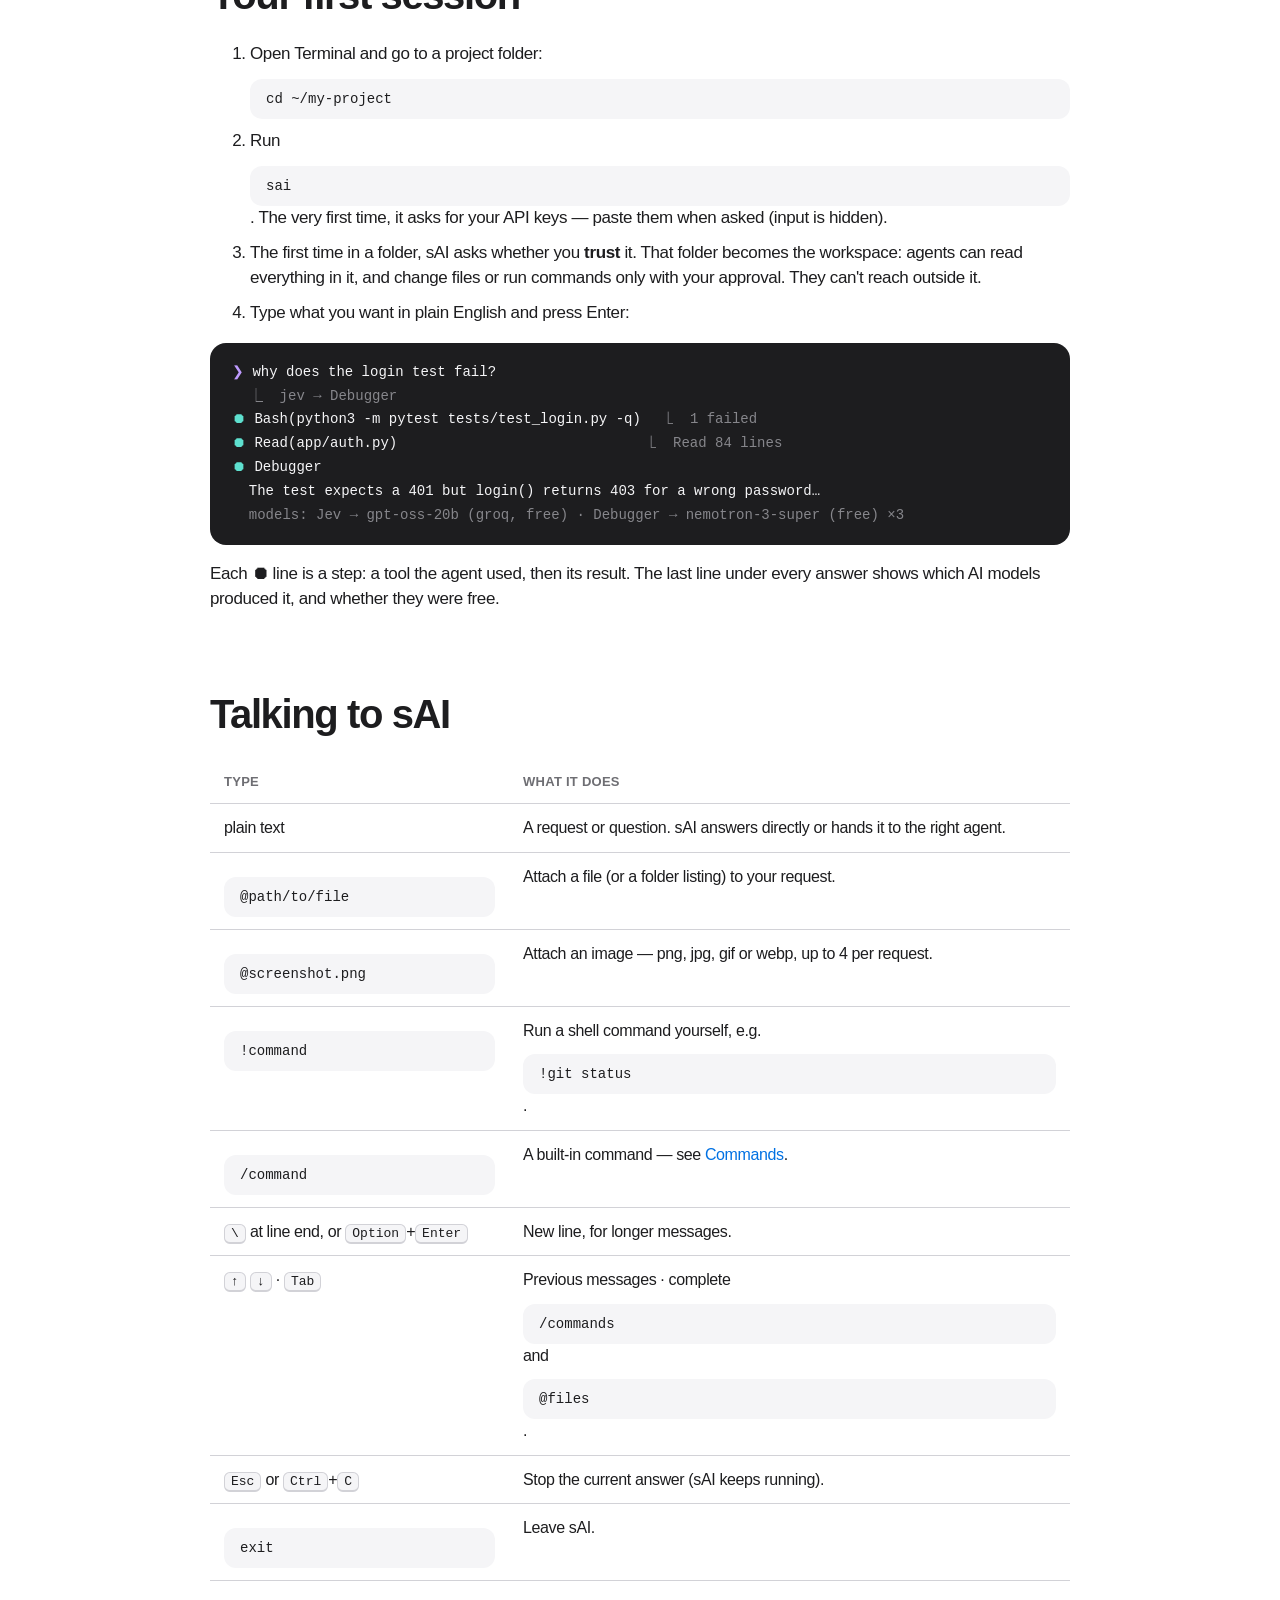
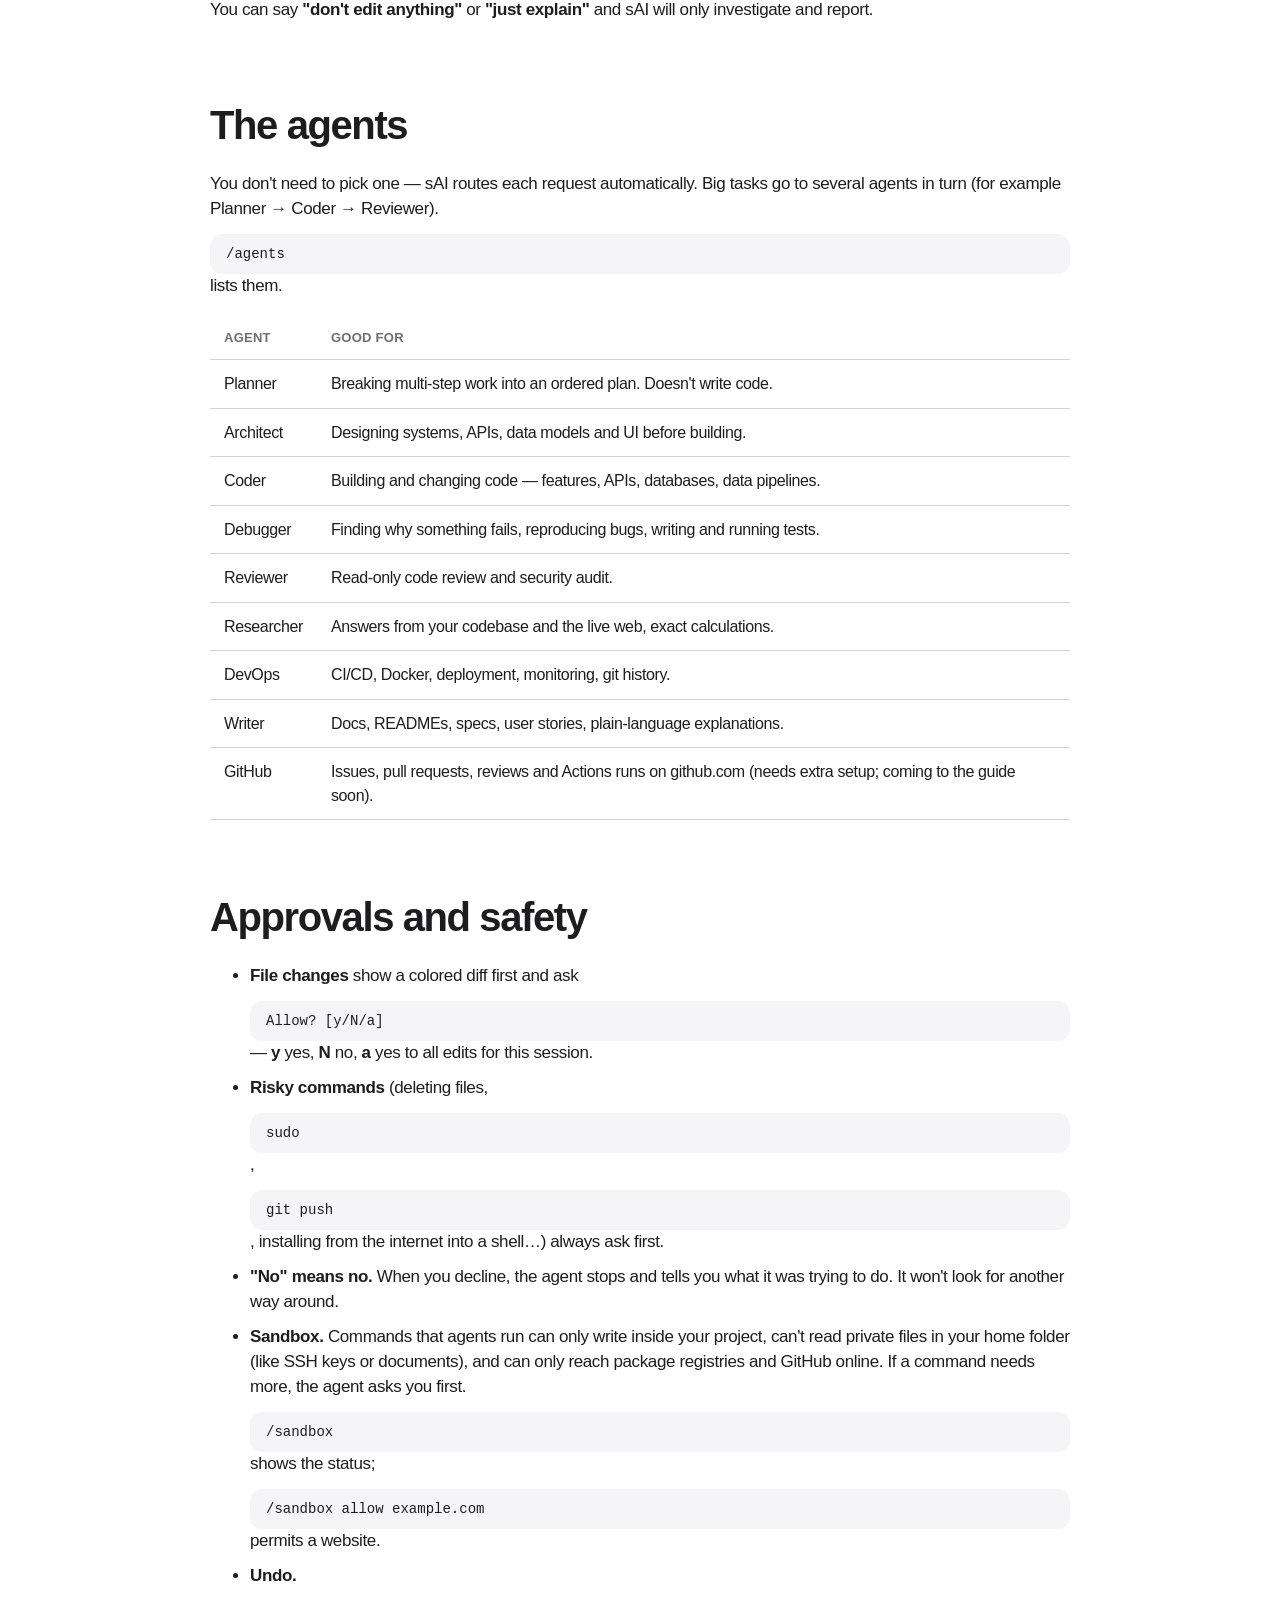
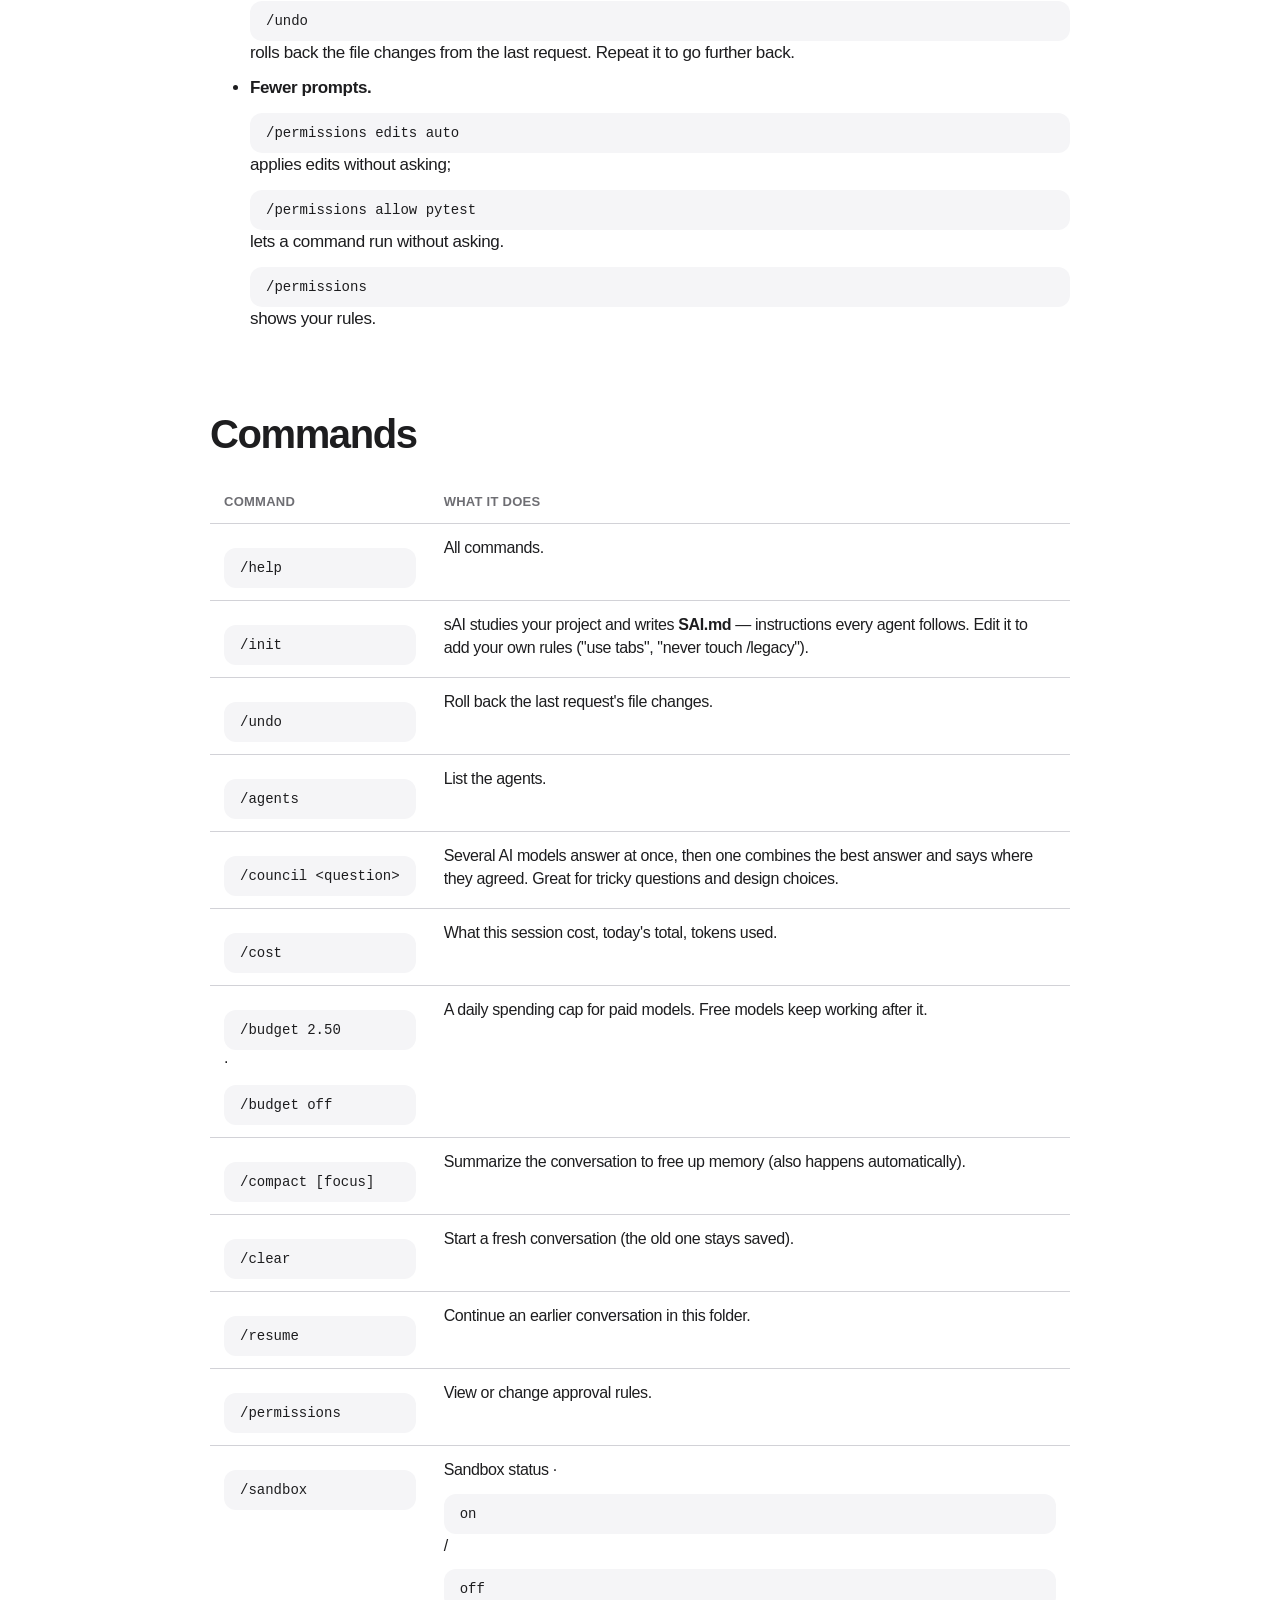
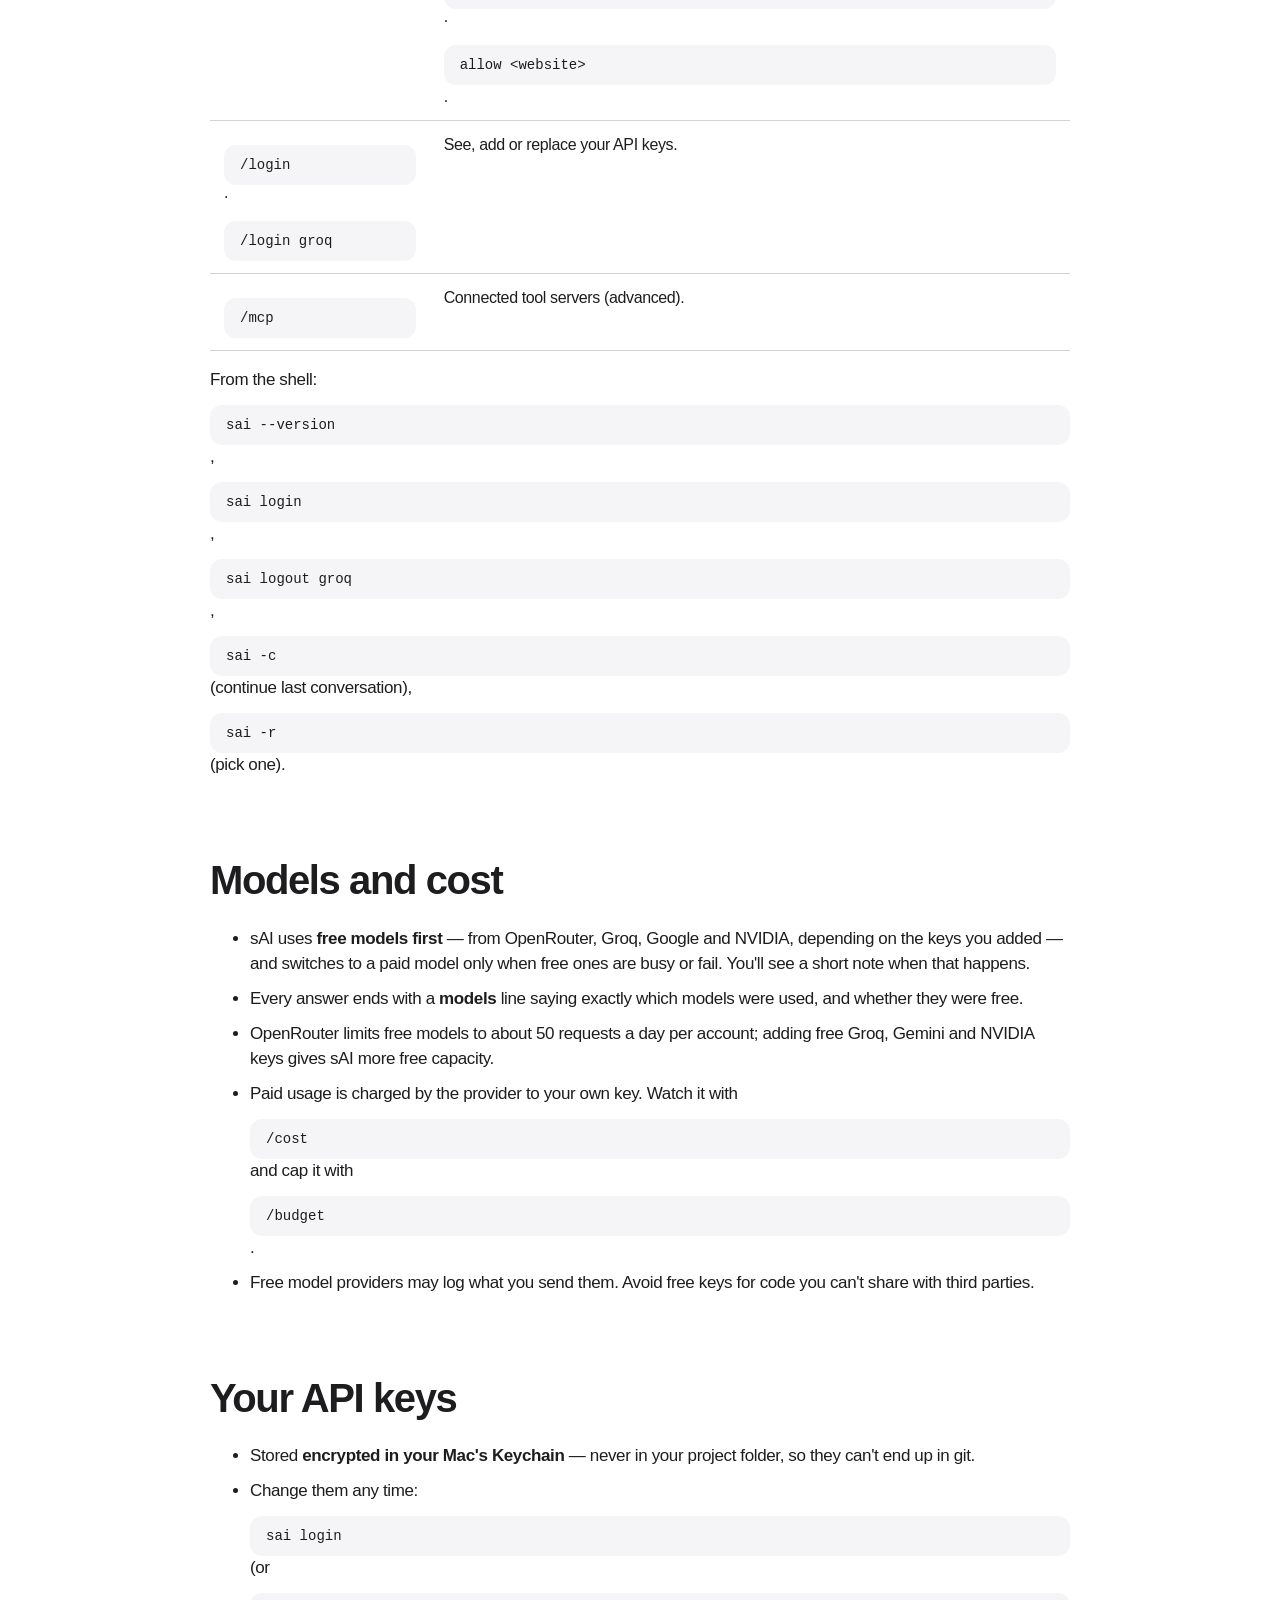
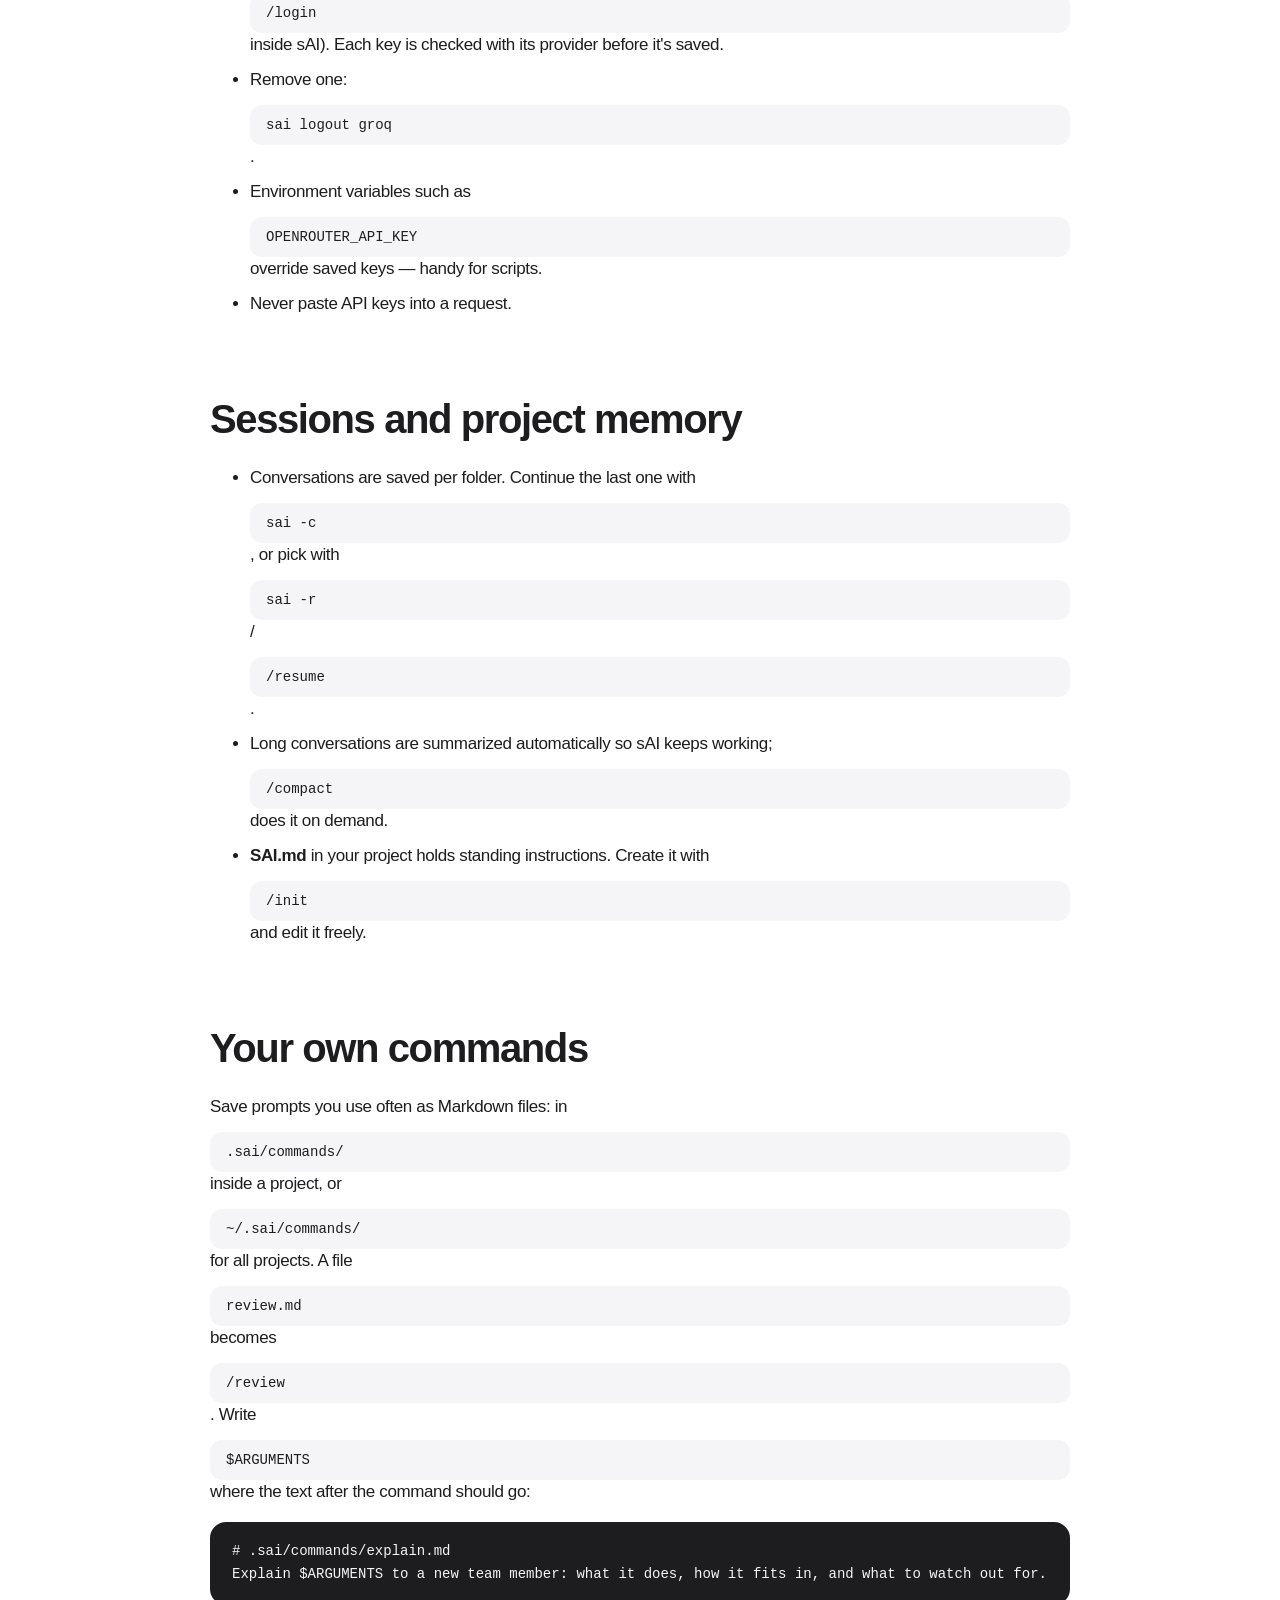
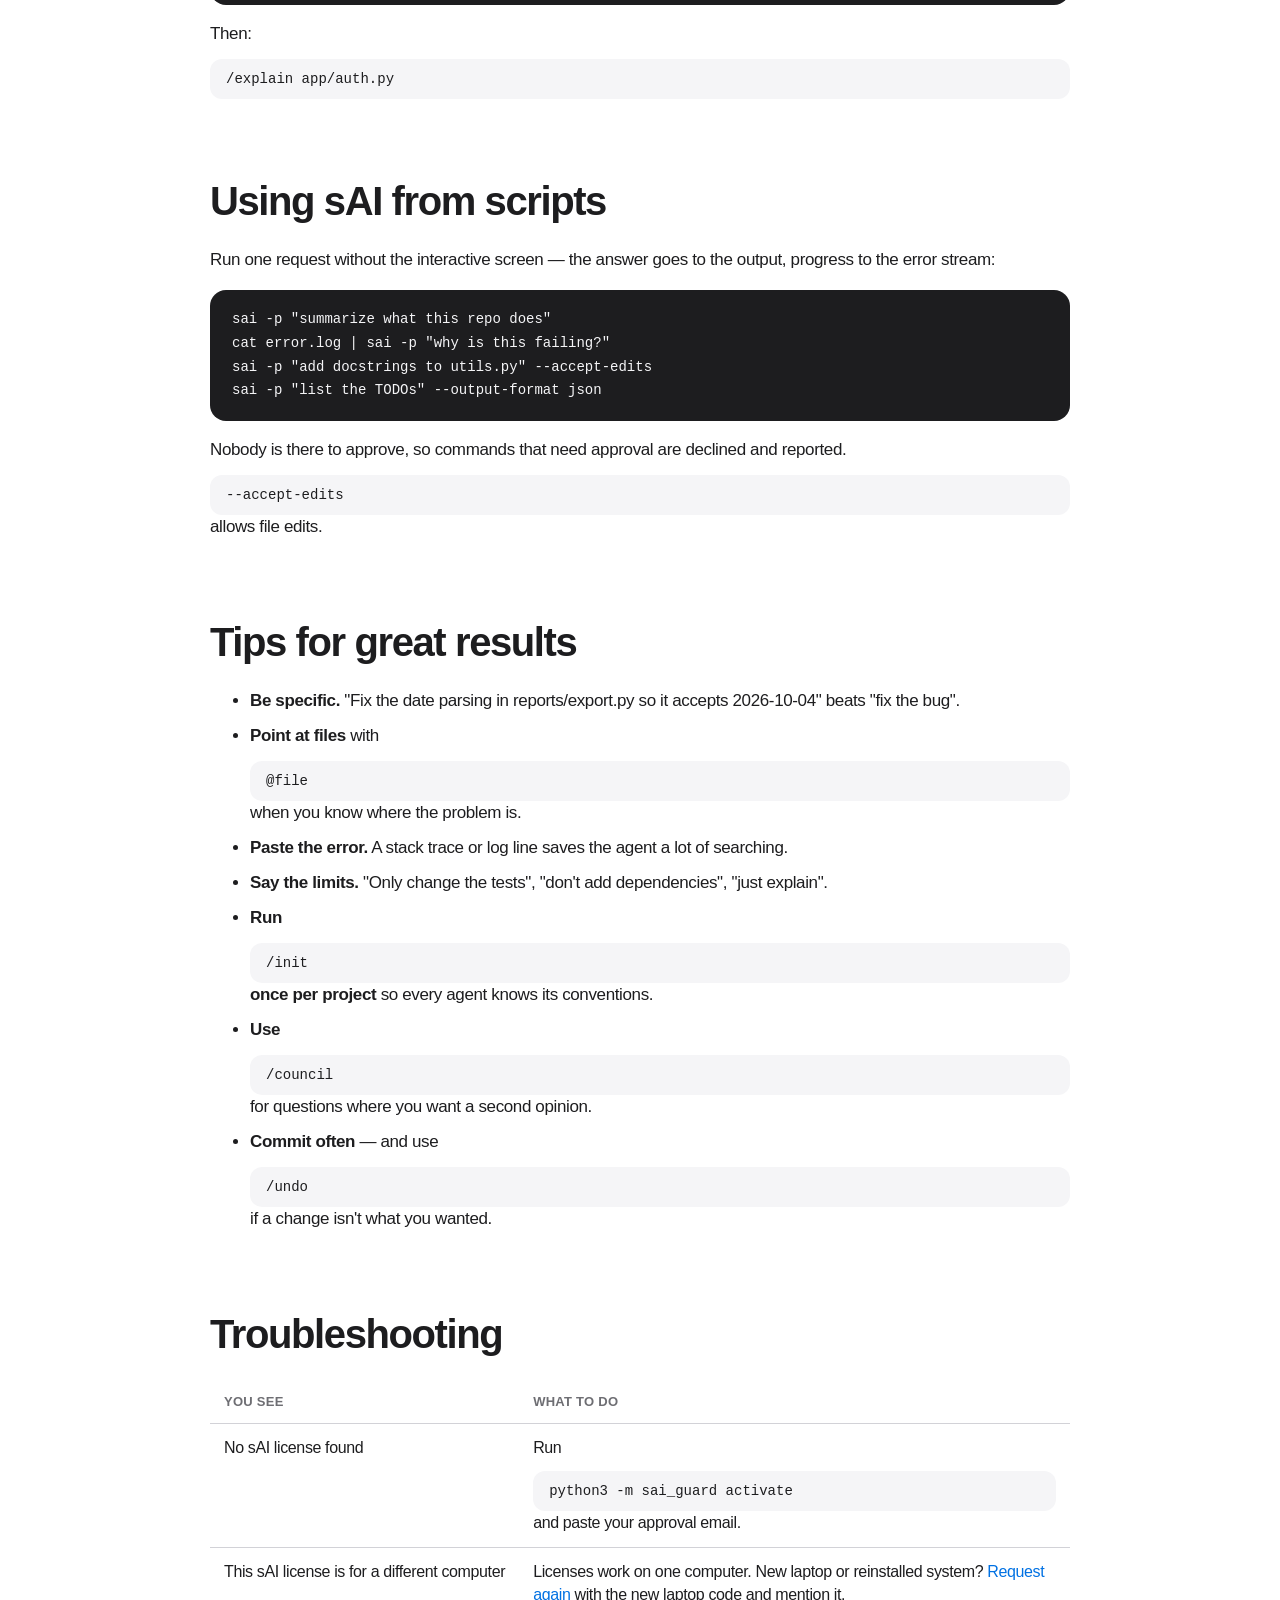
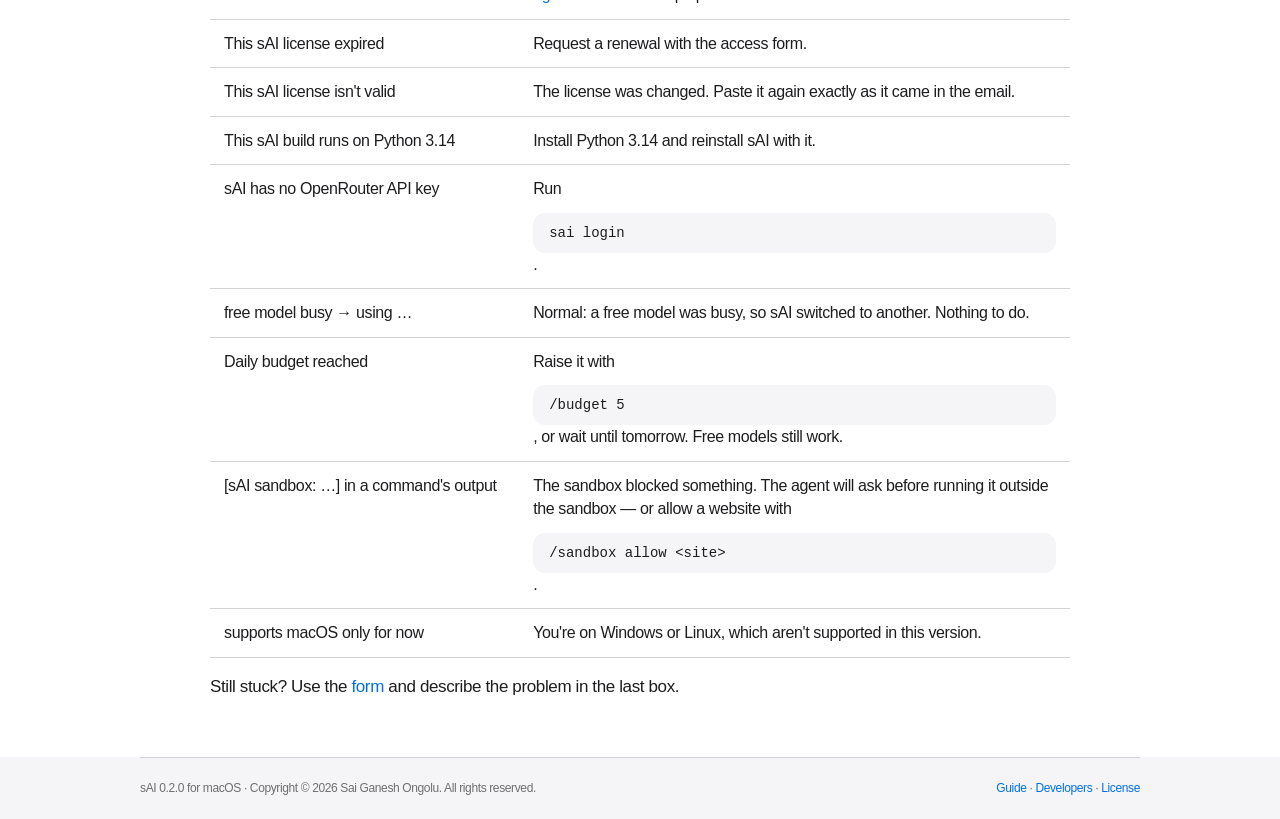
==== commit 8665b014: "sAI 0.2.0: SDK for developers page, new package Co-Authored-By: Claude Opus 5.5 <noreply@anthropic.c" ====
--- a/guide.html
+++ b/guide.html
@@ -11,14 +11,14 @@
 <header class="bar">
   <div class="bar-in">
     <a class="brand" href="index.html">sAI</a>
-    <nav><a href="index.html#features">Features</a><a href="guide.html">Guide</a><a href="index.html#faq">FAQ</a>
+    <nav><a href="index.html#features">Features</a><a href="guide.html">Guide</a><a href="developers.html">Developers</a><a href="index.html#faq">FAQ</a>
       <a class="pill" href="index.html#access">Request access</a></nav>
   </div>
 </header>
 
 <main class="doc">
   <header class="doc-head">
-    <p class="kicker">User Guide · sAI <span class="ver">0.1.0</span> for macOS</p>
+    <p class="kicker">User Guide · sAI <span class="ver">0.2.0</span> for macOS</p>
     <h1>Everything you need to use sAI.</h1>
     <p class="sub">From installing to getting great results — and what to do when something goes wrong.</p>
     <nav class="toc">
@@ -33,7 +33,7 @@
   <section id="start">
     <h2>Before you start</h2>
     <ul>
-      <li><b>A Mac</b> — sAI <span class="ver">0.1.0</span> supports macOS. Windows and Linux are not supported yet.</li>
+      <li><b>A Mac</b> — sAI <span class="ver">0.2.0</span> supports macOS. Windows and Linux are not supported yet.</li>
       <li><b>Python 3.14</b> — check with <code class="inline">python3 --version</code>. Get it from <a href="https://www.python.org/downloads/">python.org</a> if needed.</li>
       <li><b>A license</b> — free during the preview. <a href="index.html#access">Request access</a>; each license works on one computer.</li>
       <li><b>An OpenRouter API key</b> — required. Create one at <a href="https://openrouter.ai/keys">openrouter.ai/keys</a>.
@@ -46,7 +46,7 @@
     <h2>Install and activate</h2>
     <ol>
       <li>Download the package from the <a href="index.html#how">home page</a> and install it:
-        <code>python3 -m pip install sai-0.1.0-py3-none-any.whl</code>
+        <code>python3 -m pip install sai-0.2.0-py3-none-any.whl</code>
         Tip: install it in its own environment first with <code class="inline">python3 -m venv ~/.sai-env &amp;&amp; source ~/.sai-env/bin/activate</code>.</li>
       <li>Get your laptop code and send it with the <a href="index.html#access">access form</a>:
         <code>python3 -m sai_guard machine-id</code></li>
@@ -240,8 +240,8 @@
 
 <footer class="foot">
   <div class="foot-in">
-    <span>sAI <span class="ver">0.1.0</span> for macOS · Copyright © 2026 Sai Ganesh Ongolu. All rights reserved.</span>
-    <span><a href="guide.html">Guide</a> · <a href="license.html">License</a></span>
+    <span>sAI <span class="ver">0.2.0</span> for macOS · Copyright © 2026 Sai Ganesh Ongolu. All rights reserved.</span>
+    <span><a href="guide.html">Guide</a> · <a href="developers.html">Developers</a> · <a href="license.html">License</a></span>
   </div>
 </footer>
 </body>
